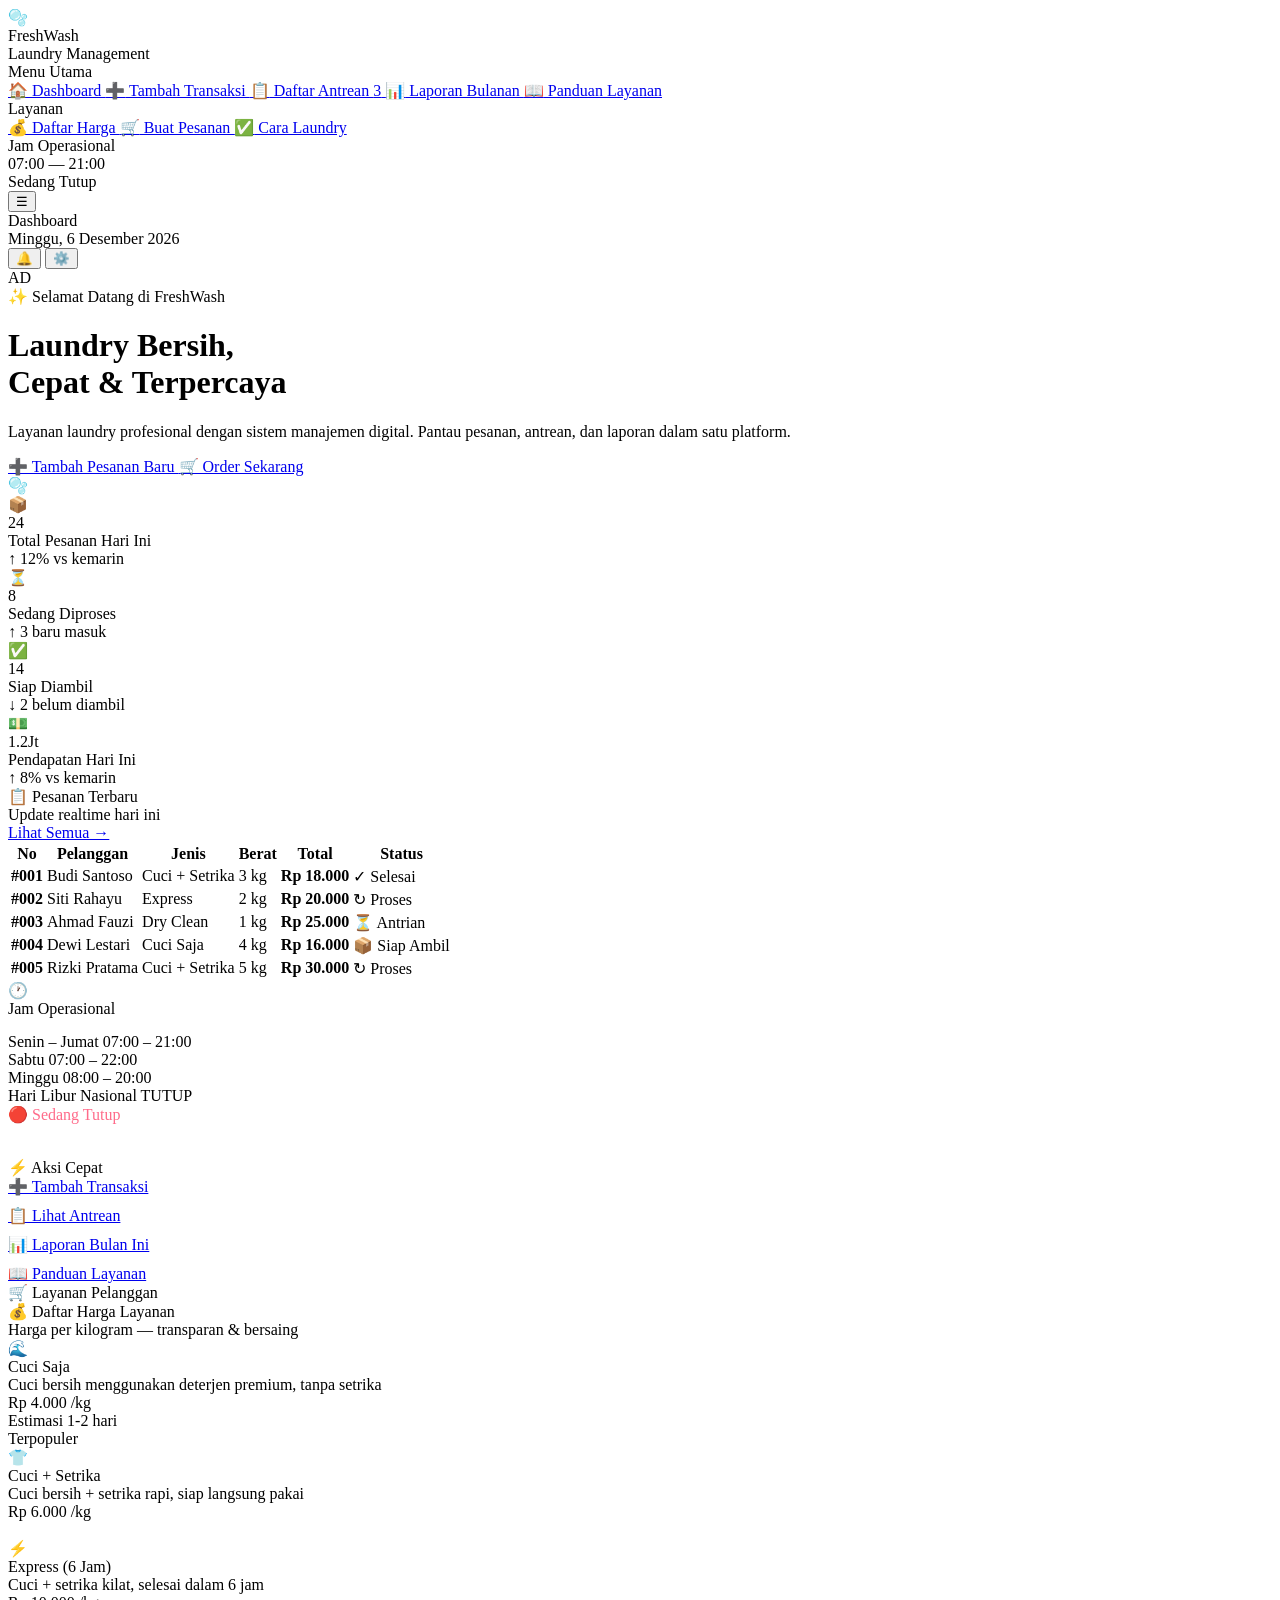
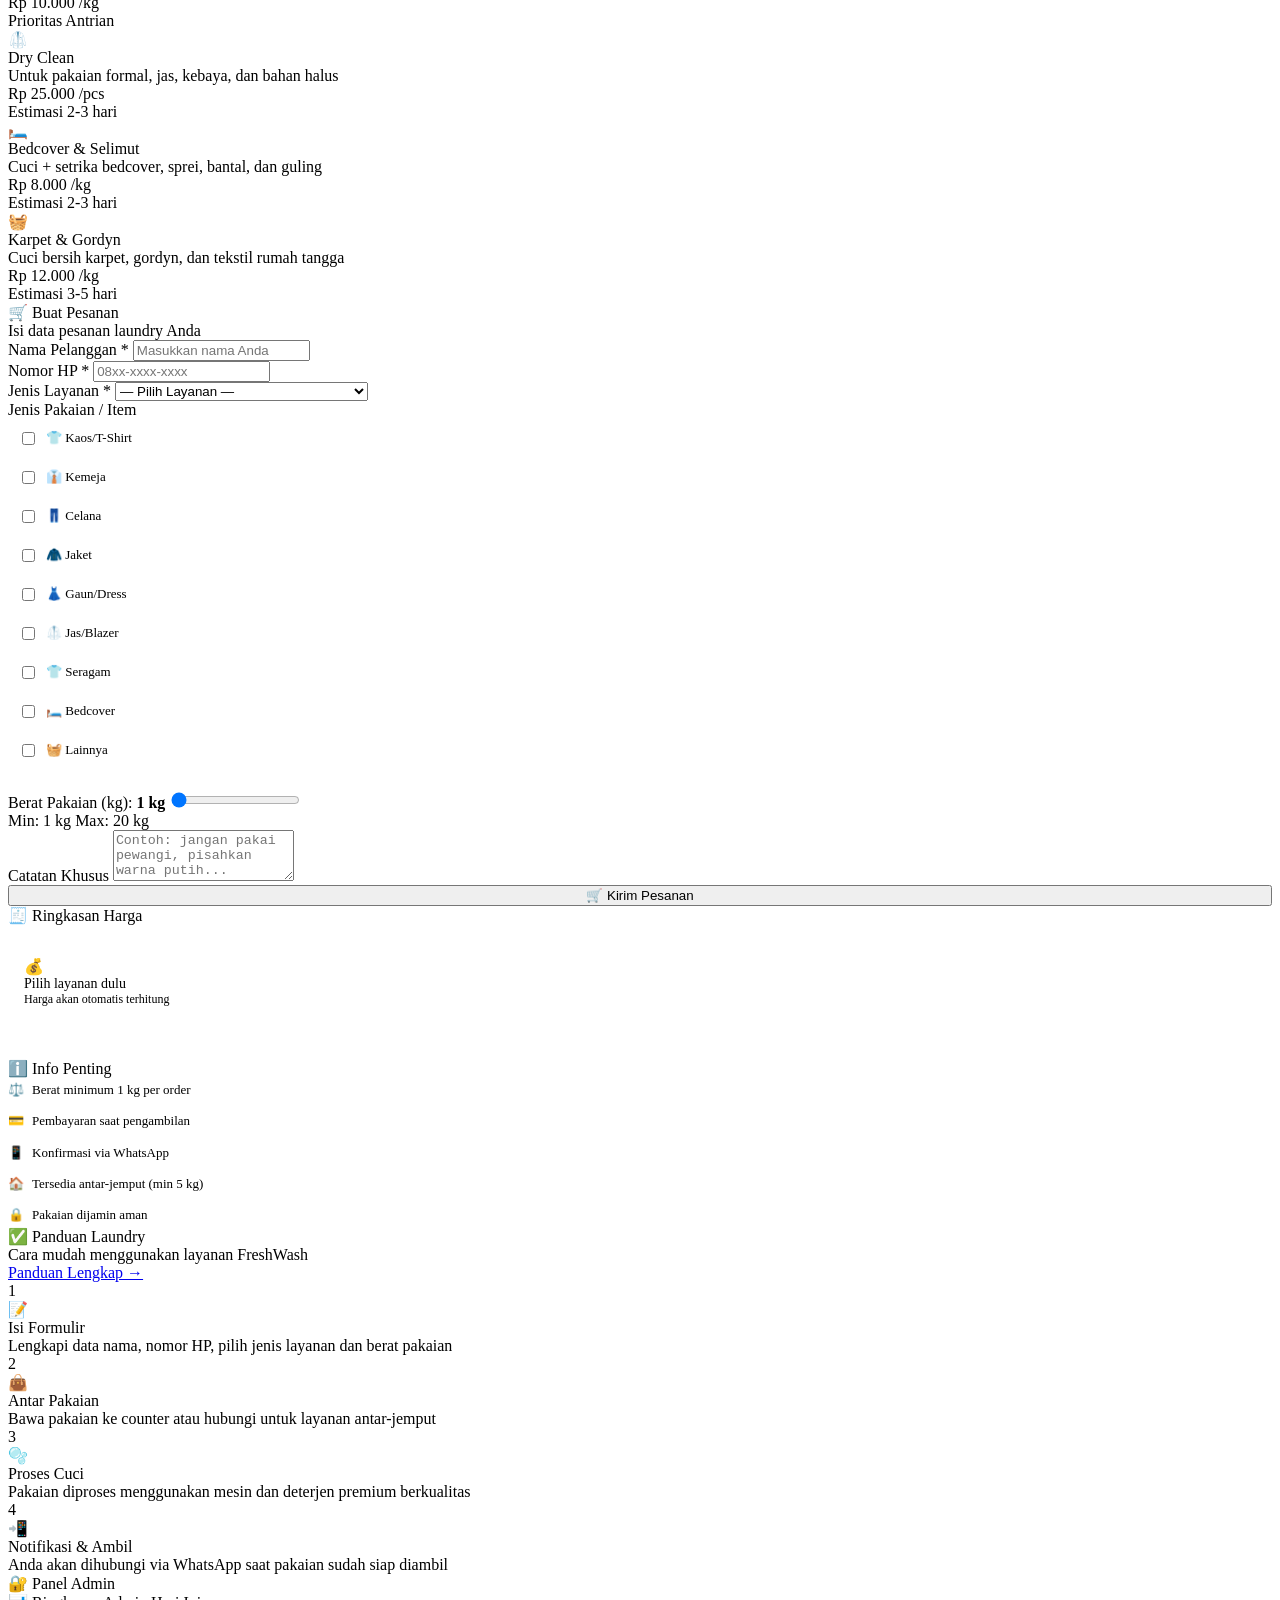
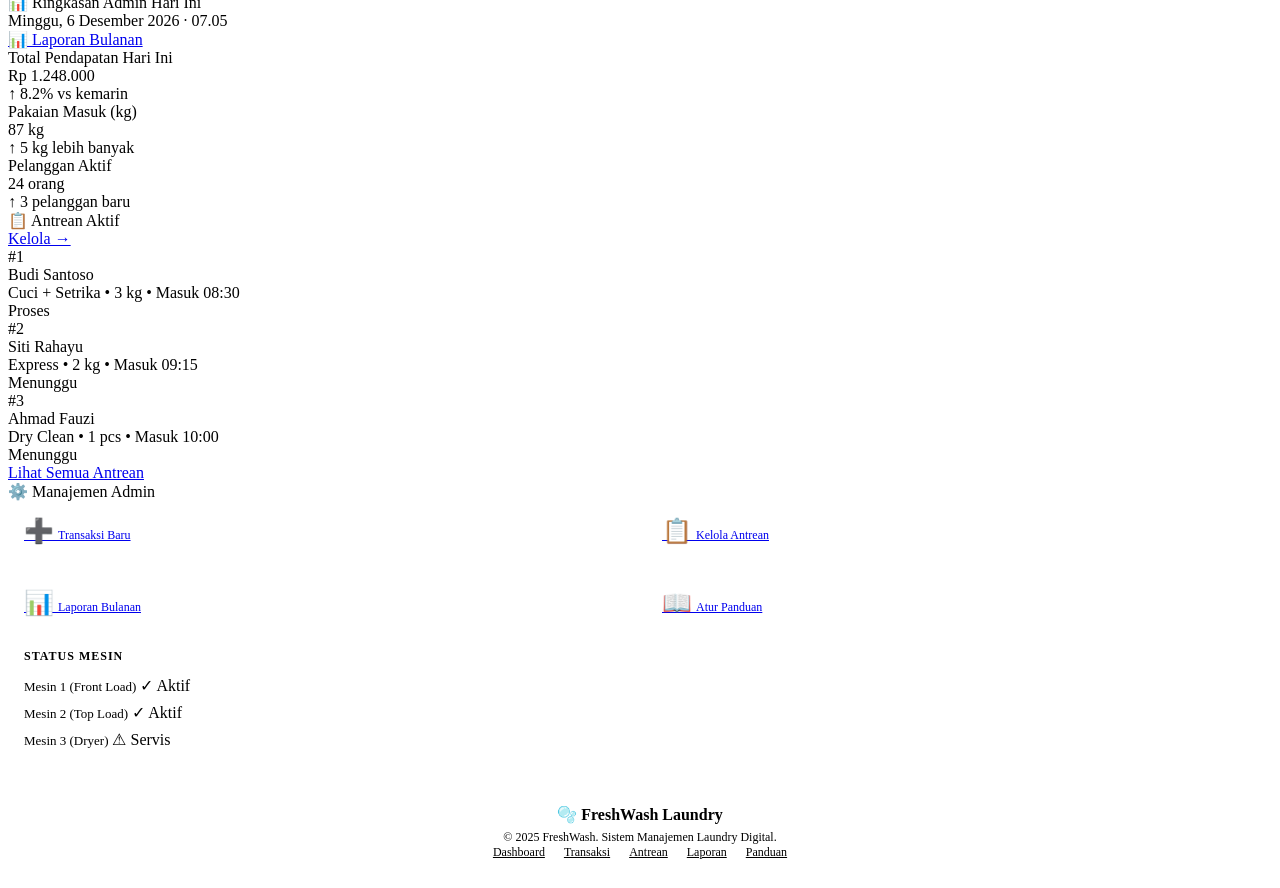
==== index.html @ c2741040 "saya menambahkan index.html baru" ====
<!DOCTYPE html>
<html lang="id">
<head>
  <meta charset="UTF-8" />
  <meta name="viewport" content="width=device-width, initial-scale=1.0"/>
  <title>FreshWash — Sistem Manajemen Laundry</title>
  <link rel="stylesheet" href="css/panduan.css"/>
</head>
<body>

<div class="layout">

  <!-- ══════════════════════════════════════
    SIDEBAR NAVIGATION
  ══════════════════════════════════════ -->
  <aside class="sidebar" id="sidebar">
    <div class="sidebar-brand">
      <div class="brand-icon">🫧</div>
      <div class="brand-name">FreshWash</div>
      <div class="brand-sub">Laundry Management</div>
    </div>

    <nav class="nav-section">
      <div class="nav-label">Menu Utama</div>
      <a href="index.html" class="nav-item active">
        <span class="nav-icon">🏠</span>
        Dashboard
      </a>
      <a href="tambah_transaksi.html" class="nav-item">
        <span class="nav-icon">➕</span>
        Tambah Transaksi
      </a>
      <a href="daftar_antrean.html" class="nav-item">
        <span class="nav-icon">📋</span>
        Daftar Antrean
        <span class="nav-badge" id="nav-queue-count">3</span>
      </a>
      <a href="laporan_bulanan.html" class="nav-item">
        <span class="nav-icon">📊</span>
        Laporan Bulanan
      </a>
      <a href="panduan_layanan.html" class="nav-item">
        <span class="nav-icon">📖</span>
        Panduan Layanan
      </a>
    </nav>

    <nav class="nav-section">
      <div class="nav-label">Layanan</div>
      <a href="#harga" class="nav-item" onclick="scrollToSection('harga')">
        <span class="nav-icon">💰</span>
        Daftar Harga
      </a>
      <a href="#order-form" class="nav-item" onclick="scrollToSection('order-form')">
        <span class="nav-icon">🛒</span>
        Buat Pesanan
      </a>
      <a href="#panduan" class="nav-item" onclick="scrollToSection('panduan')">
        <span class="nav-icon">✅</span>
        Cara Laundry
      </a>
    </nav>

    <div class="sidebar-footer">
      <div class="sidebar-hours">
        <div class="hours-label">Jam Operasional</div>
        <div class="hours-time">07:00 — 21:00</div>
        <div class="hours-status">
          <span class="status-dot" id="sidebar-status-dot"></span>
          <span id="sidebar-status-text">Memuat...</span>
        </div>
      </div>
    </div>
  </aside>

  <!-- ══════════════════════════════════════
       MAIN CONTENT
  ══════════════════════════════════════ -->
  <main class="main-content">

    <!-- TOP BAR -->
    <header class="topbar">
      <div class="topbar-left">
        <button class="topbar-btn" onclick="toggleSidebar()" title="Toggle Menu">☰</button>
        <div>
          <div class="topbar-title">Dashboard</div>
        </div>
        <span class="topbar-date" id="topbar-date">—</span>
      </div>
      <div class="topbar-right">
        <button class="topbar-btn" onclick="showNotification()" title="Notifikasi">
          🔔
          <span class="notif-badge"></span>
        </button>
        <button class="topbar-btn" title="Pengaturan">⚙️</button>
        <div class="avatar" title="Admin">AD</div>
      </div>
    </header>

    <!-- PAGE CONTENT -->
    <div class="page-content">

      <!-- HERO BANNER -->
      <div class="hero-banner fade-in">
        <div class="hero-text">
          <div class="hero-eyebrow">
            <span>✨</span> Selamat Datang di FreshWash
          </div>
          <h1 class="hero-title">
            Laundry Bersih,<br>
            <span>Cepat & Terpercaya</span>
          </h1>
          <p class="hero-desc">
            Layanan laundry profesional dengan sistem manajemen digital. 
            Pantau pesanan, antrean, dan laporan dalam satu platform.
          </p>
          <div class="hero-actions">
            <a href="tambah_transaksi.html" class="btn btn-primary btn-lg">
              ➕ Tambah Pesanan Baru
            </a>
            <a href="#order-form" class="btn btn-outline" onclick="scrollToSection('order-form')">
              🛒 Order Sekarang
            </a>
          </div>
        </div>
        <div class="hero-visual">🫧</div>
      </div>

      <!-- STATS GRID -->
      <div class="stats-grid">
        <div class="stat-card fade-in stagger-1">
          <div class="stat-icon blue">📦</div>
          <div class="stat-value" id="stat-total">24</div>
          <div class="stat-label">Total Pesanan Hari Ini</div>
          <div class="stat-trend up">↑ 12% vs kemarin</div>
        </div>
        <div class="stat-card fade-in stagger-2">
          <div class="stat-icon teal">⏳</div>
          <div class="stat-value" id="stat-proses">8</div>
          <div class="stat-label">Sedang Diproses</div>
          <div class="stat-trend up">↑ 3 baru masuk</div>
        </div>
        <div class="stat-card fade-in stagger-3">
          <div class="stat-icon orange">✅</div>
          <div class="stat-value" id="stat-selesai">14</div>
          <div class="stat-label">Siap Diambil</div>
          <div class="stat-trend down">↓ 2 belum diambil</div>
        </div>
        <div class="stat-card fade-in stagger-4">
          <div class="stat-icon green">💵</div>
          <div class="stat-value" id="stat-revenue">1.2Jt</div>
          <div class="stat-label">Pendapatan Hari Ini</div>
          <div class="stat-trend up">↑ 8% vs kemarin</div>
        </div>
      </div>

      <!-- MAIN GRID: ORDERS + HOURS -->
      <div class="grid-main mb-24">

        <!-- RECENT ORDERS TABLE -->
        <div class="card fade-in">
          <div class="card-header">
            <div>
              <div class="card-title">📋 Pesanan Terbaru</div>
              <div class="text-muted mt-8">Update realtime hari ini</div>
            </div>
            <a href="daftar_antrean.html" class="btn btn-ghost btn-sm">Lihat Semua →</a>
          </div>
          <div class="table-wrapper">
            <table>
              <thead>
                <tr>
                  <th>No</th>
                  <th>Pelanggan</th>
                  <th>Jenis</th>
                  <th>Berat</th>
                  <th>Total</th>
                  <th>Status</th>
                </tr>
              </thead>
              <tbody id="orders-table">
                <tr>
                  <td><strong>#001</strong></td>
                  <td class="td-name">Budi Santoso</td>
                  <td>Cuci + Setrika</td>
                  <td>3 kg</td>
                  <td><strong>Rp 18.000</strong></td>
                  <td><span class="badge badge-teal">✓ Selesai</span></td>
                </tr>
                <tr>
                  <td><strong>#002</strong></td>
                  <td class="td-name">Siti Rahayu</td>
                  <td>Express</td>
                  <td>2 kg</td>
                  <td><strong>Rp 20.000</strong></td>
                  <td><span class="badge badge-blue">↻ Proses</span></td>
                </tr>
                <tr>
                  <td><strong>#003</strong></td>
                  <td class="td-name">Ahmad Fauzi</td>
                  <td>Dry Clean</td>
                  <td>1 kg</td>
                  <td><strong>Rp 25.000</strong></td>
                  <td><span class="badge badge-orange">⏳ Antrian</span></td>
                </tr>
                <tr>
                  <td><strong>#004</strong></td>
                  <td class="td-name">Dewi Lestari</td>
                  <td>Cuci Saja</td>
                  <td>4 kg</td>
                  <td><strong>Rp 16.000</strong></td>
                  <td><span class="badge badge-green">📦 Siap Ambil</span></td>
                </tr>
                <tr>
                  <td><strong>#005</strong></td>
                  <td class="td-name">Rizki Pratama</td>
                  <td>Cuci + Setrika</td>
                  <td>5 kg</td>
                  <td><strong>Rp 30.000</strong></td>
                  <td><span class="badge badge-blue">↻ Proses</span></td>
                </tr>
              </tbody>
            </table>
          </div>
        </div>

        <!-- JAM BUKA & INFO -->
        <div style="display:flex; flex-direction:column; gap:20px;">
          <!-- HOURS CARD -->
          <div class="hours-card">
            <div class="hours-header">
              <div class="hours-icon">🕐</div>
              <div>
                <div class="hours-title">Jam Operasional</div>
                <div style="font-size:12px; color:rgba(255,255,255,0.55);">FreshWash Laundry</div>
              </div>
            </div>
            <div class="hours-row">
              <span class="hours-day">Senin – Jumat</span>
              <span class="hours-time-val open">07:00 – 21:00</span>
            </div>
            <div class="hours-row">
              <span class="hours-day">Sabtu</span>
              <span class="hours-time-val open">07:00 – 22:00</span>
            </div>
            <div class="hours-row">
              <span class="hours-day">Minggu</span>
              <span class="hours-time-val open">08:00 – 20:00</span>
            </div>
            <div class="hours-row">
              <span class="hours-day">Hari Libur Nasional</span>
              <span class="hours-time-val closed">TUTUP</span>
            </div>
            <div class="current-status">
              <span class="status-indicator" id="main-status-dot"></span>
              <div>
                <div class="status-text" id="main-status-text">Memeriksa jam buka...</div>
                <div style="font-size:11px; color:rgba(255,255,255,0.5); margin-top:2px;" id="main-status-sub">—</div>
              </div>
            </div>
          </div>

          <!-- QUICK ACTIONS -->
          <div class="card">
            <div class="card-header">
              <div class="card-title">⚡ Aksi Cepat</div>
            </div>
            <div class="card-body" style="display:flex; flex-direction:column; gap:10px;">
              <a href="tambah_transaksi.html" class="btn btn-primary" style="width:100%; justify-content:center;">
                ➕ Tambah Transaksi
              </a>
              <a href="daftar_antrean.html" class="btn btn-ghost" style="width:100%; justify-content:center;">
                📋 Lihat Antrean
              </a>
              <a href="laporan_bulanan.html" class="btn btn-ghost" style="width:100%; justify-content:center;">
                📊 Laporan Bulan Ini
              </a>
              <a href="panduan_layanan.html" class="btn btn-ghost" style="width:100%; justify-content:center;">
                📖 Panduan Layanan
              </a>
            </div>
          </div>
        </div>
      </div>

      <!-- ══════════════════════════════════════
           CUSTOMER SECTION — ORDER FORM
      ══════════════════════════════════════ -->
      <div class="panel-separator">
        <div class="panel-separator-line"></div>
        <div class="panel-separator-badge">
          🛒 Layanan Pelanggan
        </div>
        <div class="panel-separator-line"></div>
      </div>

      <!-- DAFTAR HARGA -->
      <div id="harga" style="scroll-margin-top: 80px;">
        <div class="section-header">
          <div>
            <div class="section-title">💰 Daftar Harga Layanan</div>
            <div class="section-subtitle">Harga per kilogram — transparan & bersaing</div>
          </div>
        </div>

        <div class="grid-3 mb-24">
          <div class="price-card" onclick="selectService('cuci-saja')">
            <div class="price-card-icon">🌊</div>
            <div class="price-card-name">Cuci Saja</div>
            <div class="price-card-desc">Cuci bersih menggunakan deterjen premium, tanpa setrika</div>
            <div class="price-card-price">Rp 4.000 <span class="price-card-unit">/kg</span></div>
            <div class="mt-8"><span class="badge badge-gray">Estimasi 1-2 hari</span></div>
          </div>

          <div class="price-card featured" onclick="selectService('cuci-setrika')">
            <div class="price-popular">Terpopuler</div>
            <div class="price-card-icon">👕</div>
            <div class="price-card-name">Cuci + Setrika</div>
            <div class="price-card-desc">Cuci bersih + setrika rapi, siap langsung pakai</div>
            <div class="price-card-price">Rp 6.000 <span class="price-card-unit">/kg</span></div>
            <div class="mt-8"><span class="badge" style="background:rgba(255,255,255,0.2);color:#fff;">Estimasi 1-2 hari</span></div>
          </div>

          <div class="price-card" onclick="selectService('express')">
            <div class="price-card-icon">⚡</div>
            <div class="price-card-name">Express (6 Jam)</div>
            <div class="price-card-desc">Cuci + setrika kilat, selesai dalam 6 jam</div>
            <div class="price-card-price">Rp 10.000 <span class="price-card-unit">/kg</span></div>
            <div class="mt-8"><span class="badge badge-orange">Prioritas Antrian</span></div>
          </div>

          <div class="price-card" onclick="selectService('dry-clean')">
            <div class="price-card-icon">🥼</div>
            <div class="price-card-name">Dry Clean</div>
            <div class="price-card-desc">Untuk pakaian formal, jas, kebaya, dan bahan halus</div>
            <div class="price-card-price">Rp 25.000 <span class="price-card-unit">/pcs</span></div>
            <div class="mt-8"><span class="badge badge-blue">Estimasi 2-3 hari</span></div>
          </div>

          <div class="price-card" onclick="selectService('bedcover')">
            <div class="price-card-icon">🛏️</div>
            <div class="price-card-name">Bedcover & Selimut</div>
            <div class="price-card-desc">Cuci + setrika bedcover, sprei, bantal, dan guling</div>
            <div class="price-card-price">Rp 8.000 <span class="price-card-unit">/kg</span></div>
            <div class="mt-8"><span class="badge badge-gray">Estimasi 2-3 hari</span></div>
          </div>

          <div class="price-card" onclick="selectService('karpet')">
            <div class="price-card-icon">🧺</div>
            <div class="price-card-name">Karpet & Gordyn</div>
            <div class="price-card-desc">Cuci bersih karpet, gordyn, dan tekstil rumah tangga</div>
            <div class="price-card-price">Rp 12.000 <span class="price-card-unit">/kg</span></div>
            <div class="mt-8"><span class="badge badge-gray">Estimasi 3-5 hari</span></div>
          </div>
        </div>
      </div>

      <!-- ORDER FORM FOR CUSTOMERS -->
      <div id="order-form" style="scroll-margin-top: 80px;">
        <div class="section-header">
          <div>
            <div class="section-title">🛒 Buat Pesanan</div>
            <div class="section-subtitle">Isi data pesanan laundry Anda</div>
          </div>
        </div>

        <div class="grid-main">
          <div class="customer-panel">
            <div class="form-row">
              <div class="form-group">
                <label class="form-label">Nama Pelanggan <span>*</span></label>
                <input type="text" class="form-control" id="cust-name" placeholder="Masukkan nama Anda"/>
              </div>
              <div class="form-group">
                <label class="form-label">Nomor HP <span>*</span></label>
                <input type="tel" class="form-control" id="cust-phone" placeholder="08xx-xxxx-xxxx"/>
              </div>
            </div>

            <div class="form-group">
              <label class="form-label">Jenis Layanan <span>*</span></label>
              <select class="form-control" id="service-type" onchange="calculatePrice()">
                <option value="">— Pilih Layanan —</option>
                <option value="cuci-saja">🌊 Cuci Saja — Rp 4.000/kg</option>
                <option value="cuci-setrika">👕 Cuci + Setrika — Rp 6.000/kg</option>
                <option value="express">⚡ Express 6 Jam — Rp 10.000/kg</option>
                <option value="dry-clean">🥼 Dry Clean — Rp 25.000/pcs</option>
                <option value="bedcover">🛏️ Bedcover & Selimut — Rp 8.000/kg</option>
                <option value="karpet">🧺 Karpet & Gordyn — Rp 12.000/kg</option>
              </select>
            </div>

            <div class="form-group">
              <label class="form-label">Jenis Pakaian / Item</label>
              <div class="grid-3" style="gap:10px; margin-bottom:12px;" id="clothing-types">
                <label style="display:flex;align-items:center;gap:8px;padding:10px;border:1.5px solid var(--border);border-radius:var(--radius-md);cursor:pointer;font-size:13px;transition:all 0.2s;" onmouseenter="this.style.borderColor='var(--primary)'" onmouseleave="this.style.borderColor='var(--border)'">
                  <input type="checkbox" value="kaos" onchange="updateClothingList()"> 👕 Kaos/T-Shirt
                </label>
                <label style="display:flex;align-items:center;gap:8px;padding:10px;border:1.5px solid var(--border);border-radius:var(--radius-md);cursor:pointer;font-size:13px;transition:all 0.2s;" onmouseenter="this.style.borderColor='var(--primary)'" onmouseleave="this.style.borderColor='var(--border)'">
                  <input type="checkbox" value="kemeja" onchange="updateClothingList()"> 👔 Kemeja
                </label>
                <label style="display:flex;align-items:center;gap:8px;padding:10px;border:1.5px solid var(--border);border-radius:var(--radius-md);cursor:pointer;font-size:13px;transition:all 0.2s;" onmouseenter="this.style.borderColor='var(--primary)'" onmouseleave="this.style.borderColor='var(--border)'">
                  <input type="checkbox" value="celana" onchange="updateClothingList()"> 👖 Celana
                </label>
                <label style="display:flex;align-items:center;gap:8px;padding:10px;border:1.5px solid var(--border);border-radius:var(--radius-md);cursor:pointer;font-size:13px;transition:all 0.2s;" onmouseenter="this.style.borderColor='var(--primary)'" onmouseleave="this.style.borderColor='var(--border)'">
                  <input type="checkbox" value="jaket" onchange="updateClothingList()"> 🧥 Jaket
                </label>
                <label style="display:flex;align-items:center;gap:8px;padding:10px;border:1.5px solid var(--border);border-radius:var(--radius-md);cursor:pointer;font-size:13px;transition:all 0.2s;" onmouseenter="this.style.borderColor='var(--primary)'" onmouseleave="this.style.borderColor='var(--border)'">
                  <input type="checkbox" value="gaun" onchange="updateClothingList()"> 👗 Gaun/Dress
                </label>
                <label style="display:flex;align-items:center;gap:8px;padding:10px;border:1.5px solid var(--border);border-radius:var(--radius-md);cursor:pointer;font-size:13px;transition:all 0.2s;" onmouseenter="this.style.borderColor='var(--primary)'" onmouseleave="this.style.borderColor='var(--border)'">
                  <input type="checkbox" value="jas" onchange="updateClothingList()"> 🥼 Jas/Blazer
                </label>
                <label style="display:flex;align-items:center;gap:8px;padding:10px;border:1.5px solid var(--border);border-radius:var(--radius-md);cursor:pointer;font-size:13px;transition:all 0.2s;" onmouseenter="this.style.borderColor='var(--primary)'" onmouseleave="this.style.borderColor='var(--border)'">
                  <input type="checkbox" value="seragam" onchange="updateClothingList()"> 👕 Seragam
                </label>
                <label style="display:flex;align-items:center;gap:8px;padding:10px;border:1.5px solid var(--border);border-radius:var(--radius-md);cursor:pointer;font-size:13px;transition:all 0.2s;" onmouseenter="this.style.borderColor='var(--primary)'" onmouseleave="this.style.borderColor='var(--border)'">
                  <input type="checkbox" value="bedcover" onchange="updateClothingList()"> 🛏️ Bedcover
                </label>
                <label style="display:flex;align-items:center;gap:8px;padding:10px;border:1.5px solid var(--border);border-radius:var(--radius-md);cursor:pointer;font-size:13px;transition:all 0.2s;" onmouseenter="this.style.borderColor='var(--primary)'" onmouseleave="this.style.borderColor='var(--border)'">
                  <input type="checkbox" value="lainnya" onchange="updateClothingList()"> 🧺 Lainnya
                </label>
              </div>
            </div>

            <div class="form-group">
              <label class="form-label">Berat Pakaian (kg): <strong id="weight-display">1 kg</strong></label>
              <input type="range" id="weight-slider" min="1" max="20" value="1" oninput="updateWeight(this.value)" style="margin-top:10px;"/>
              <div class="flex-between mt-8 text-muted">
                <span>Min: 1 kg</span>
                <span>Max: 20 kg</span>
              </div>
            </div>

            <div class="form-group">
              <label class="form-label">Catatan Khusus</label>
              <textarea class="form-control" id="cust-note" rows="3" placeholder="Contoh: jangan pakai pewangi, pisahkan warna putih..."></textarea>
            </div>

            <button class="btn btn-primary btn-lg" style="width:100%;justify-content:center;" onclick="submitOrder()">
              🛒 Kirim Pesanan
            </button>
          </div>

          <!-- PRICE SUMMARY -->
          <div style="display:flex; flex-direction:column; gap:20px;">
            <div class="card">
              <div class="card-header">
                <div class="card-title">🧾 Ringkasan Harga</div>
              </div>
              <div class="card-body">
                <div id="price-summary">
                  <div class="empty-state" style="padding:32px 16px;">
                    <div class="empty-icon">💰</div>
                    <div class="empty-title" style="font-size:14px;">Pilih layanan dulu</div>
                    <div class="empty-desc" style="font-size:12px;">Harga akan otomatis terhitung</div>
                  </div>
                </div>
                <div class="calc-result" id="calc-result" style="display:none;">
                  <div class="calc-label">Total Estimasi Biaya</div>
                  <div class="calc-price" id="calc-price">Rp 0</div>
                  <div class="text-muted mt-8" id="calc-detail" style="font-size:12px;"></div>
                </div>
              </div>
            </div>

            <div class="card">
              <div class="card-header">
                <div class="card-title">ℹ️ Info Penting</div>
              </div>
              <div class="card-body" style="font-size:13px; color:var(--text-secondary); line-height:1.8;">
                <div style="display:flex;gap:8px;margin-bottom:8px;">
                  <span>⚖️</span> Berat minimum 1 kg per order
                </div>
                <div style="display:flex;gap:8px;margin-bottom:8px;">
                  <span>💳</span> Pembayaran saat pengambilan
                </div>
                <div style="display:flex;gap:8px;margin-bottom:8px;">
                  <span>📱</span> Konfirmasi via WhatsApp
                </div>
                <div style="display:flex;gap:8px;margin-bottom:8px;">
                  <span>🏠</span> Tersedia antar-jemput (min 5 kg)
                </div>
                <div style="display:flex;gap:8px;">
                  <span>🔒</span> Pakaian dijamin aman
                </div>
              </div>
            </div>
          </div>
        </div>
      </div>

      <!-- PANDUAN LAYANAN -->
      <div id="panduan" class="mt-24" style="scroll-margin-top: 80px;">
        <div class="section-header">
          <div>
            <div class="section-title">✅ Panduan Laundry</div>
            <div class="section-subtitle">Cara mudah menggunakan layanan FreshWash</div>
          </div>
          <a href="panduan_layanan.html" class="btn btn-ghost btn-sm">Panduan Lengkap →</a>
        </div>

        <div class="guide-steps">
          <div class="guide-step fade-in stagger-1">
            <div class="step-number">1</div>
            <div class="step-icon">📝</div>
            <div class="step-title">Isi Formulir</div>
            <div class="step-desc">Lengkapi data nama, nomor HP, pilih jenis layanan dan berat pakaian</div>
          </div>
          <div class="guide-step fade-in stagger-2">
            <div class="step-number">2</div>
            <div class="step-icon">👜</div>
            <div class="step-title">Antar Pakaian</div>
            <div class="step-desc">Bawa pakaian ke counter atau hubungi untuk layanan antar-jemput</div>
          </div>
          <div class="guide-step fade-in stagger-3">
            <div class="step-number">3</div>
            <div class="step-icon">🫧</div>
            <div class="step-title">Proses Cuci</div>
            <div class="step-desc">Pakaian diproses menggunakan mesin dan deterjen premium berkualitas</div>
          </div>
          <div class="guide-step fade-in stagger-4">
            <div class="step-number">4</div>
            <div class="step-icon">📲</div>
            <div class="step-title">Notifikasi & Ambil</div>
            <div class="step-desc">Anda akan dihubungi via WhatsApp saat pakaian sudah siap diambil</div>
          </div>
        </div>
      </div>

      <!-- ══════════════════════════════════════
           ADMIN PANEL SECTION
      ══════════════════════════════════════ -->
      <div class="panel-separator">
        <div class="panel-separator-line"></div>
        <div class="panel-separator-badge">
          🔐 Panel Admin
        </div>
        <div class="panel-separator-line"></div>
      </div>

      <!-- ADMIN METRICS -->
      <div class="section-header">
        <div>
          <div class="section-title">📊 Ringkasan Admin Hari Ini</div>
          <div class="section-subtitle" id="admin-date-sub">—</div>
        </div>
        <a href="laporan_bulanan.html" class="btn btn-primary btn-sm">📊 Laporan Bulanan</a>
      </div>

      <div class="admin-metrics">
        <div class="metric-card">
          <div class="metric-title">Total Pendapatan Hari Ini</div>
          <div class="metric-value">Rp 1.248.000</div>
          <div class="stat-trend up mt-8">↑ 8.2% vs kemarin</div>
        </div>
        <div class="metric-card">
          <div class="metric-title">Pakaian Masuk (kg)</div>
          <div class="metric-value">87 kg</div>
          <div class="stat-trend up mt-8">↑ 5 kg lebih banyak</div>
        </div>
        <div class="metric-card">
          <div class="metric-title">Pelanggan Aktif</div>
          <div class="metric-value">24 orang</div>
          <div class="stat-trend up mt-8">↑ 3 pelanggan baru</div>
        </div>
      </div>

      <!-- ADMIN QUEUE MANAGEMENT -->
      <div class="grid-2">
        <div class="card">
          <div class="card-header">
            <div class="card-title">📋 Antrean Aktif</div>
            <a href="daftar_antrean.html" class="btn btn-primary btn-sm">Kelola →</a>
          </div>
          <div class="card-body">
            <div class="queue-item">
              <div class="queue-number">#1</div>
              <div class="queue-info">
                <div class="queue-name">Budi Santoso</div>
                <div class="queue-detail">Cuci + Setrika • 3 kg • Masuk 08:30</div>
              </div>
              <span class="badge badge-blue">Proses</span>
            </div>
            <div class="queue-item">
              <div class="queue-number" style="background:var(--accent); color:var(--text-primary);">#2</div>
              <div class="queue-info">
                <div class="queue-name">Siti Rahayu</div>
                <div class="queue-detail">Express • 2 kg • Masuk 09:15</div>
              </div>
              <span class="badge badge-orange">Menunggu</span>
            </div>
            <div class="queue-item">
              <div class="queue-number" style="background:var(--warning);">#3</div>
              <div class="queue-info">
                <div class="queue-name">Ahmad Fauzi</div>
                <div class="queue-detail">Dry Clean • 1 pcs • Masuk 10:00</div>
              </div>
              <span class="badge badge-orange">Menunggu</span>
            </div>
            <a href="daftar_antrean.html" class="btn btn-ghost btn-sm" style="width:100%;justify-content:center;margin-top:12px;">
              Lihat Semua Antrean
            </a>
          </div>
        </div>

        <!-- ADMIN ACTIONS -->
        <div class="card">
          <div class="card-header">
            <div class="card-title">⚙️ Manajemen Admin</div>
          </div>
          <div class="card-body">
            <div style="display:grid; grid-template-columns:1fr 1fr; gap:12px;">
              <a href="tambah_transaksi.html" class="btn btn-primary" style="width:100%;justify-content:center;flex-direction:column;gap:6px;padding:16px;height:auto;border-radius:var(--radius-md);">
                <span style="font-size:24px;">➕</span>
                <span style="font-size:12px;">Transaksi Baru</span>
              </a>
              <a href="daftar_antrean.html" class="btn btn-ghost" style="width:100%;justify-content:center;flex-direction:column;gap:6px;padding:16px;height:auto;border-radius:var(--radius-md);">
                <span style="font-size:24px;">📋</span>
                <span style="font-size:12px;">Kelola Antrean</span>
              </a>
              <a href="laporan_bulanan.html" class="btn btn-ghost" style="width:100%;justify-content:center;flex-direction:column;gap:6px;padding:16px;height:auto;border-radius:var(--radius-md);">
                <span style="font-size:24px;">📊</span>
                <span style="font-size:12px;">Laporan Bulanan</span>
              </a>
              <a href="panduan_layanan.html" class="btn btn-ghost" style="width:100%;justify-content:center;flex-direction:column;gap:6px;padding:16px;height:auto;border-radius:var(--radius-md);">
                <span style="font-size:24px;">📖</span>
                <span style="font-size:12px;">Atur Panduan</span>
              </a>
            </div>

            <div class="divider"></div>

            <div style="background:var(--surface-2); border-radius:var(--radius-md); padding:16px;">
              <div style="font-size:12px; font-weight:600; text-transform:uppercase; letter-spacing:1px; color:var(--text-muted); margin-bottom:12px;">Status Mesin</div>
              <div style="display:flex; flex-direction:column; gap:8px;">
                <div class="flex-between">
                  <span style="font-size:13px; font-weight:500;">Mesin 1 (Front Load)</span>
                  <span class="badge badge-teal">✓ Aktif</span>
                </div>
                <div class="flex-between">
                  <span style="font-size:13px; font-weight:500;">Mesin 2 (Top Load)</span>
                  <span class="badge badge-teal">✓ Aktif</span>
                </div>
                <div class="flex-between">
                  <span style="font-size:13px; font-weight:500;">Mesin 3 (Dryer)</span>
                  <span class="badge badge-orange">⚠ Servis</span>
                </div>
              </div>
            </div>
          </div>
        </div>
      </div>

      <!-- FOOTER -->
      <div style="text-align:center; padding:40px 0 20px; color:var(--text-muted); font-size:12px;">
        <div style="font-family:var(--font-display); font-size:16px; font-weight:700; color:var(--text-primary); margin-bottom:6px;">🫧 FreshWash Laundry</div>
        <div>© 2025 FreshWash. Sistem Manajemen Laundry Digital.</div>
        <div class="mt-8">
          <a href="index.html" style="color:var(--primary); margin:0 8px;">Dashboard</a>
          <a href="tambah_transaksi.html" style="color:var(--primary); margin:0 8px;">Transaksi</a>
          <a href="daftar_antrean.html" style="color:var(--primary); margin:0 8px;">Antrean</a>
          <a href="laporan_bulanan.html" style="color:var(--primary); margin:0 8px;">Laporan</a>
          <a href="panduan_layanan.html" style="color:var(--primary); margin:0 8px;">Panduan</a>
        </div>
      </div>

    </div><!-- end .page-content -->
  </main>
</div><!-- end .layout -->

<!-- MODAL ORDER CONFIRMATION -->
<div class="modal-overlay" id="order-modal" style="display:none;" onclick="if(event.target===this)closeModal()">
  <div class="modal">
    <div class="modal-header">
      <div class="modal-title">✅ Pesanan Berhasil!</div>
      <button class="modal-close" onclick="closeModal()">✕</button>
    </div>
    <div style="text-align:center; padding:16px 0 24px;">
      <div style="font-size:64px; margin-bottom:16px;">🎉</div>
      <div style="font-size:15px; color:var(--text-secondary); margin-bottom:20px;" id="modal-message">
        Pesanan Anda berhasil dikirim!
      </div>
      <div id="modal-order-detail" style="background:var(--surface-2); border-radius:var(--radius-md); padding:16px; text-align:left; font-size:13px; line-height:2; margin-bottom:20px;"></div>
      <button class="btn btn-primary" style="width:100%; justify-content:center;" onclick="closeModal()">
        Tutup
      </button>
    </div>
  </div>
</div>

<!-- TOAST CONTAINER -->
<div id="toast-container"></div>

<script>
  // ─── DATE & TIME ─────────────────────────────
  function updateDateTime() {
    const now = new Date();
    const options = { weekday: 'long', year: 'numeric', month: 'long', day: 'numeric' };
    const dateStr = now.toLocaleDateString('id-ID', options);
    const timeStr = now.toLocaleTimeString('id-ID', { hour: '2-digit', minute: '2-digit' });

    document.getElementById('topbar-date').textContent = dateStr;
    document.getElementById('admin-date-sub').textContent = dateStr + ' · ' + timeStr;

    checkOperationalHours(now);
  }

  function checkOperationalHours(now) {
    const day = now.getDay(); // 0=Sun,1=Mon,...,6=Sat
    const hour = now.getHours();
    const minute = now.getMinutes();
    const totalMin = hour * 60 + minute;

    let openMin, closeMin;
    if (day === 6) { openMin = 7*60; closeMin = 22*60; }       // Sabtu
    else if (day === 0) { openMin = 8*60; closeMin = 20*60; }  // Minggu
    else { openMin = 7*60; closeMin = 21*60; }                  // Sen-Jum

    const isOpen = totalMin >= openMin && totalMin < closeMin;

    const dotEl1 = document.getElementById('sidebar-status-dot');
    const textEl1 = document.getElementById('sidebar-status-text');
    const dotEl2 = document.getElementById('main-status-dot');
    const textEl2 = document.getElementById('main-status-text');
    const subEl = document.getElementById('main-status-sub');

    if (isOpen) {
      if (dotEl1) dotEl1.style.background = '#00C851';
      if (textEl1) textEl1.textContent = 'Sedang Buka';
      if (dotEl2) dotEl2.style.background = '#00C851';
      if (textEl2) textEl2.textContent = '🟢 Sedang Buka Sekarang';
      const closeH = Math.floor(closeMin/60);
      const closeM = closeMin % 60;
      if (subEl) subEl.textContent = `Tutup pukul ${closeH.toString().padStart(2,'0')}:${closeM.toString().padStart(2,'0')} WIB`;
    } else {
      if (dotEl1) { dotEl1.style.background = '#FF3B3B'; dotEl1.style.animation = 'none'; }
      if (textEl1) textEl1.textContent = 'Sedang Tutup';
      if (dotEl2) { dotEl2.style.background = '#FF3B3B'; dotEl2.style.animation = 'none'; }
      if (textEl2) { textEl2.textContent = '🔴 Sedang Tutup'; textEl2.style.color = '#FF6B8A'; }
      if (subEl) subEl.textContent = 'Kami akan buka kembali besok';
    }
  }

  // ─── SIDEBAR TOGGLE ──────────────────────────
  function toggleSidebar() {
    document.getElementById('sidebar').classList.toggle('open');
  }

  // ─── SCROLL TO SECTION ───────────────────────
  function scrollToSection(id) {
    event.preventDefault();
    const el = document.getElementById(id);
    if (el) el.scrollIntoView({ behavior: 'smooth' });
  }

  // ─── SELECT SERVICE FROM PRICE CARDS ─────────
  function selectService(serviceVal) {
    const select = document.getElementById('service-type');
    select.value = serviceVal;
    calculatePrice();
    document.getElementById('order-form').scrollIntoView({ behavior: 'smooth' });
    showToast('✅ Layanan dipilih! Lengkapi formulir pesanan.', 'success');
  }

  // ─── WEIGHT SLIDER ───────────────────────────
  function updateWeight(val) {
    document.getElementById('weight-display').textContent = val + ' kg';
    calculatePrice();
  }

  // ─── CLOTHING TYPES ──────────────────────────
  function updateClothingList() {
    // visual feedback only for now
    const checked = [...document.querySelectorAll('#clothing-types input:checked')].map(el => el.value);
  }

  // ─── PRICE CALCULATION ───────────────────────
  const prices = {
    'cuci-saja': { rate: 4000, unit: 'kg', name: 'Cuci Saja' },
    'cuci-setrika': { rate: 6000, unit: 'kg', name: 'Cuci + Setrika' },
    'express': { rate: 10000, unit: 'kg', name: 'Express 6 Jam' },
    'dry-clean': { rate: 25000, unit: 'pcs', name: 'Dry Clean' },
    'bedcover': { rate: 8000, unit: 'kg', name: 'Bedcover & Selimut' },
    'karpet': { rate: 12000, unit: 'kg', name: 'Karpet & Gordyn' },
  };

  function calculatePrice() {
    const svc = document.getElementById('service-type').value;
    const weight = parseInt(document.getElementById('weight-slider').value);
    const summaryEl = document.getElementById('price-summary');
    const resultEl = document.getElementById('calc-result');
    const priceEl = document.getElementById('calc-price');
    const detailEl = document.getElementById('calc-detail');

    if (!svc) {
      summaryEl.innerHTML = `
        <div class="empty-state" style="padding:32px 16px;">
          <div class="empty-icon">💰</div>
          <div class="empty-title" style="font-size:14px;">Pilih layanan dulu</div>
          <div class="empty-desc" style="font-size:12px;">Harga akan otomatis terhitung</div>
        </div>`;
      resultEl.style.display = 'none';
      return;
    }

    const p = prices[svc];
    const total = p.rate * weight;
    const fmt = new Intl.NumberFormat('id-ID').format(total);

    summaryEl.innerHTML = `
      <div style="font-size:13px; color:var(--text-secondary); line-height:2.2;">
        <div class="flex-between"><span>Layanan</span><strong>${p.name}</strong></div>
        <div class="flex-between"><span>Berat</span><strong>${weight} ${p.unit}</strong></div>
        <div class="flex-between"><span>Harga Satuan</span><strong>Rp ${new Intl.NumberFormat('id-ID').format(p.rate)}/${p.unit}</strong></div>
        <div style="border-top:1px solid var(--border); margin:10px 0;"></div>
      </div>`;

    resultEl.style.display = 'block';
    priceEl.textContent = 'Rp ' + fmt;
    detailEl.textContent = `${weight} ${p.unit} × Rp ${new Intl.NumberFormat('id-ID').format(p.rate)} = Rp ${fmt}`;
  }

  // ─── SUBMIT ORDER ─────────────────────────────
  function submitOrder() {
    const name = document.getElementById('cust-name').value.trim();
    const phone = document.getElementById('cust-phone').value.trim();
    const svc = document.getElementById('service-type').value;
    const weight = document.getElementById('weight-slider').value;

    if (!name) { showToast('❌ Nama pelanggan wajib diisi!', 'error'); return; }
    if (!phone) { showToast('❌ Nomor HP wajib diisi!', 'error'); return; }
    if (!svc) { showToast('❌ Pilih jenis layanan terlebih dahulu!', 'error'); return; }

    const p = prices[svc];
    const total = p.rate * parseInt(weight);
    const fmt = new Intl.NumberFormat('id-ID').format(total);
    const orderNo = 'FW-' + Date.now().toString().slice(-6);

    document.getElementById('modal-message').textContent =
      `Halo ${name}! Pesanan Anda telah tercatat. Kami akan segera menghubungi Anda melalui WhatsApp.`;

    document.getElementById('modal-order-detail').innerHTML = `
      <div class="flex-between" style="margin-bottom:6px;"><span>No. Order</span><strong style="color:var(--primary)">${orderNo}</strong></div>
      <div class="flex-between" style="margin-bottom:6px;"><span>Nama</span><strong>${name}</strong></div>
      <div class="flex-between" style="margin-bottom:6px;"><span>Layanan</span><strong>${p.name}</strong></div>
      <div class="flex-between" style="margin-bottom:6px;"><span>Berat</span><strong>${weight} ${p.unit}</strong></div>
      <div class="flex-between" style="border-top:1px solid var(--border);padding-top:8px;margin-top:4px;"><span><strong>Total</strong></span><strong style="color:var(--primary); font-size:16px;">Rp ${fmt}</strong></div>
    `;

    document.getElementById('order-modal').style.display = 'flex';

    // Increment queue count
    const badge = document.getElementById('nav-queue-count');
    if (badge) badge.textContent = parseInt(badge.textContent) + 1;
  }

  function closeModal() {
    document.getElementById('order-modal').style.display = 'none';
    // Reset form
    document.getElementById('cust-name').value = '';
    document.getElementById('cust-phone').value = '';
    document.getElementById('service-type').value = '';
    document.getElementById('cust-note').value = '';
    document.getElementById('weight-slider').value = 1;
    document.getElementById('weight-display').textContent = '1 kg';
    document.getElementById('calc-result').style.display = 'none';
    document.getElementById('price-summary').innerHTML = `
      <div class="empty-state" style="padding:32px 16px;">
        <div class="empty-icon">💰</div>
        <div class="empty-title" style="font-size:14px;">Pilih layanan dulu</div>
        <div class="empty-desc" style="font-size:12px;">Harga akan otomatis terhitung</div>
      </div>`;
  }

  // ─── TOAST ───────────────────────────────────
  function showToast(msg, type = '') {
    const container = document.getElementById('toast-container');
    const toast = document.createElement('div');
    toast.className = `toast ${type}`;
    toast.innerHTML = msg;
    container.appendChild(toast);
    setTimeout(() => {
      toast.style.animation = 'slideInToast 0.4s cubic-bezier(0.4,0,0.2,1) reverse';
      setTimeout(() => toast.remove(), 400);
    }, 3000);
  }

  function showNotification() {
    showToast('🔔 3 pesanan menunggu konfirmasi!');
  }

  // ─── INIT ────────────────────────────────────
  updateDateTime();
  setInterval(updateDateTime, 60000);
</script>

</body>
</html>
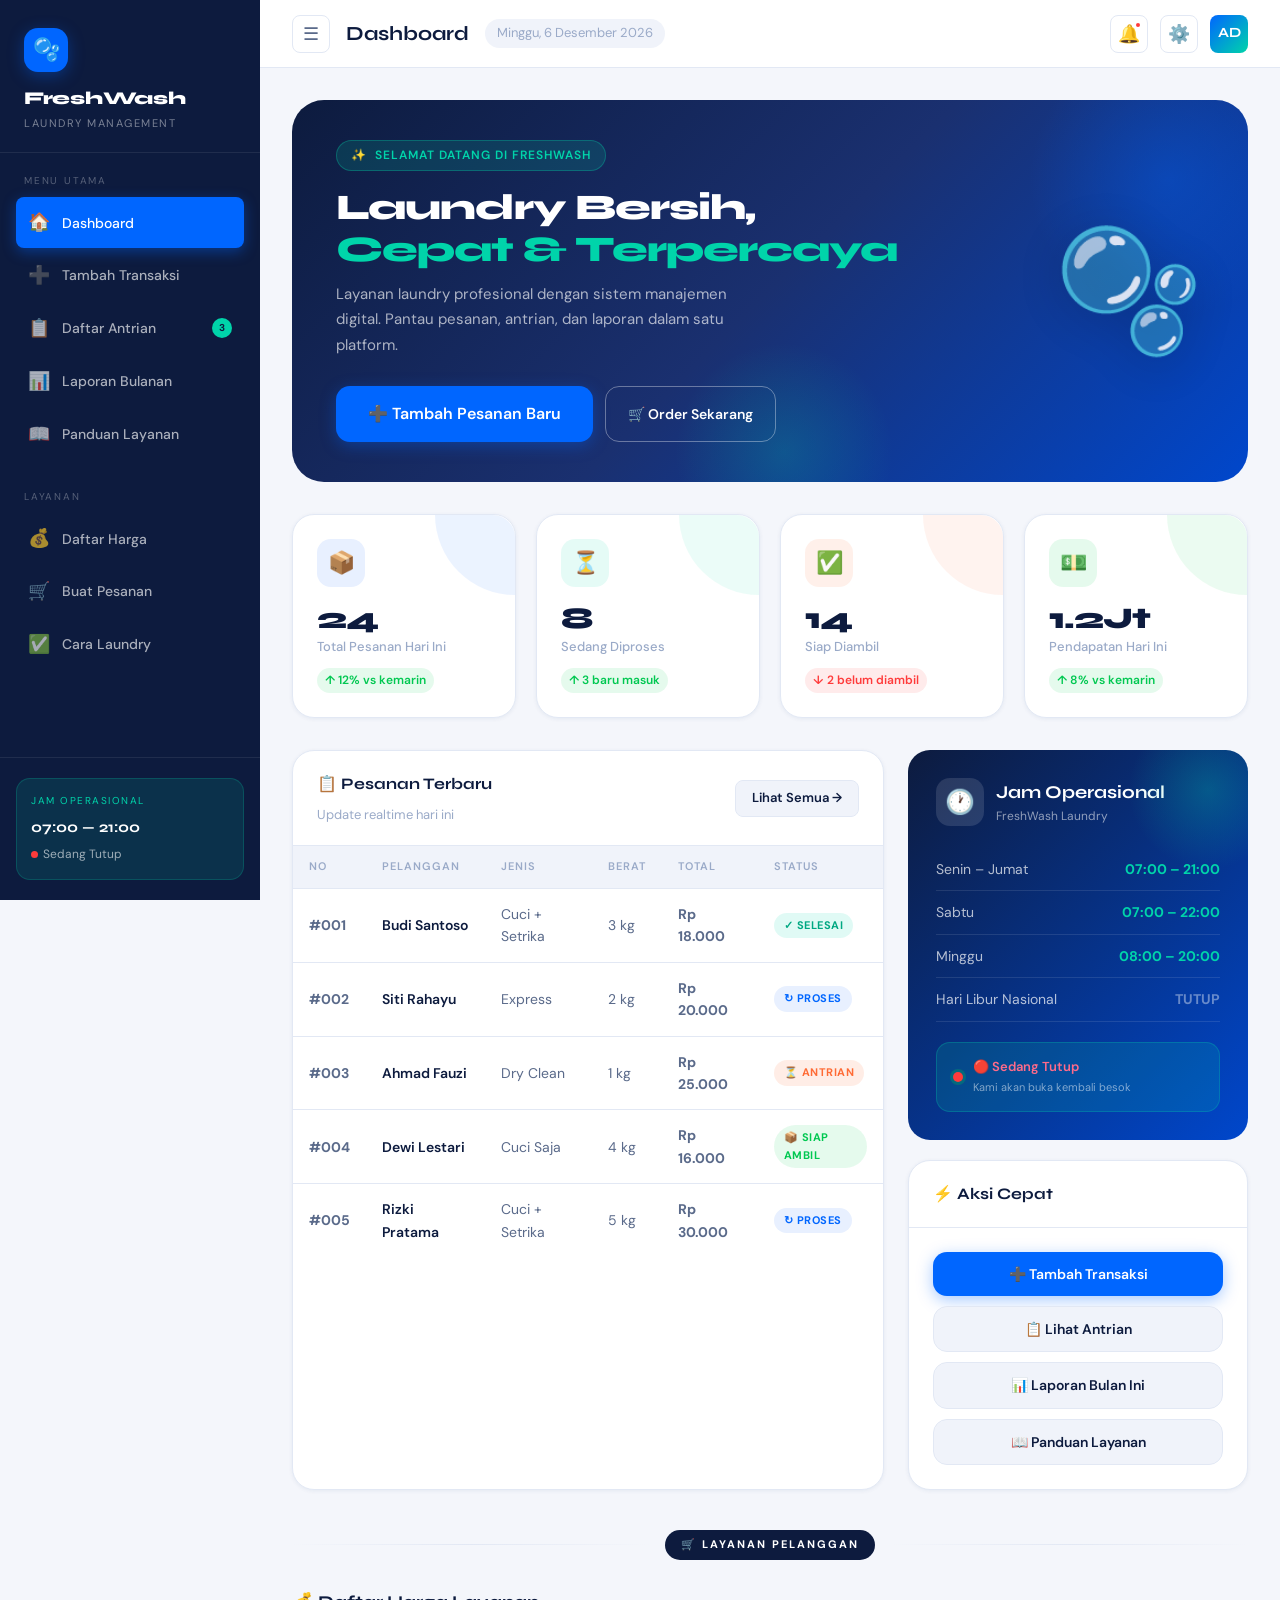
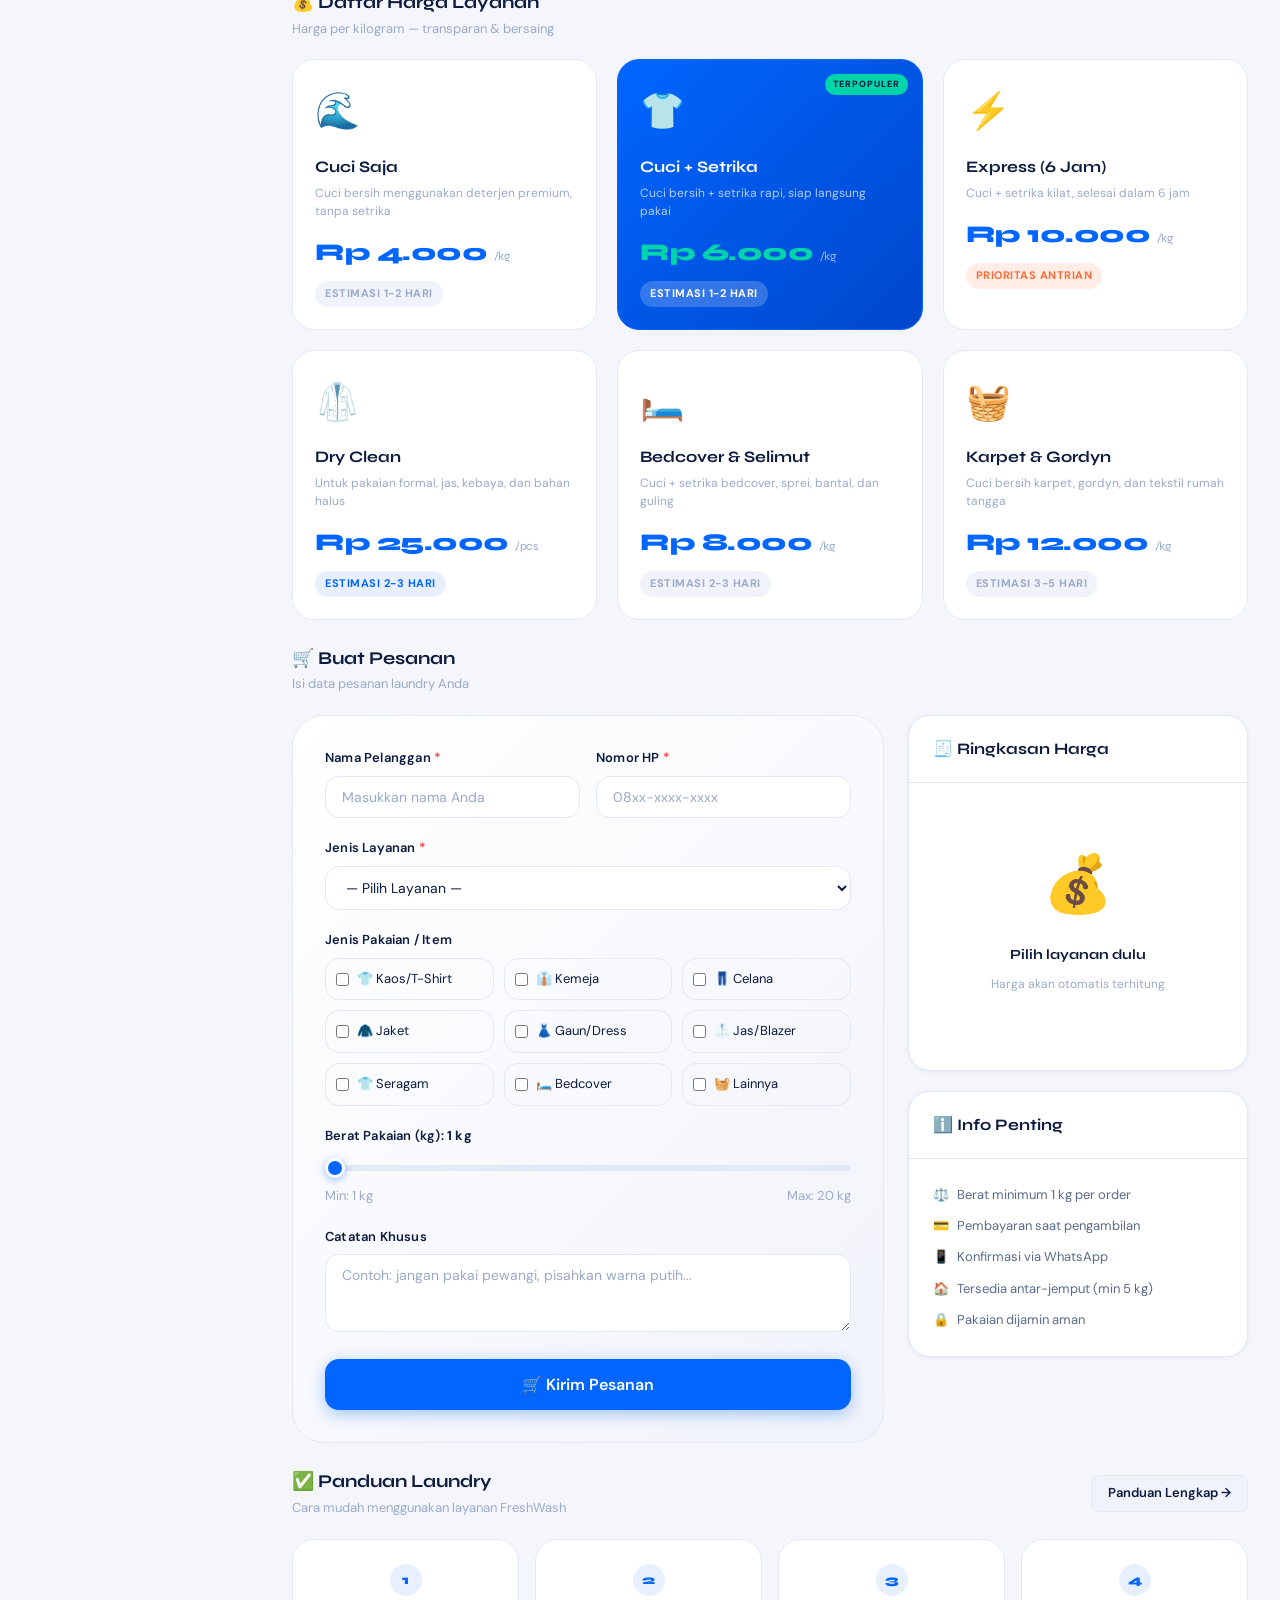
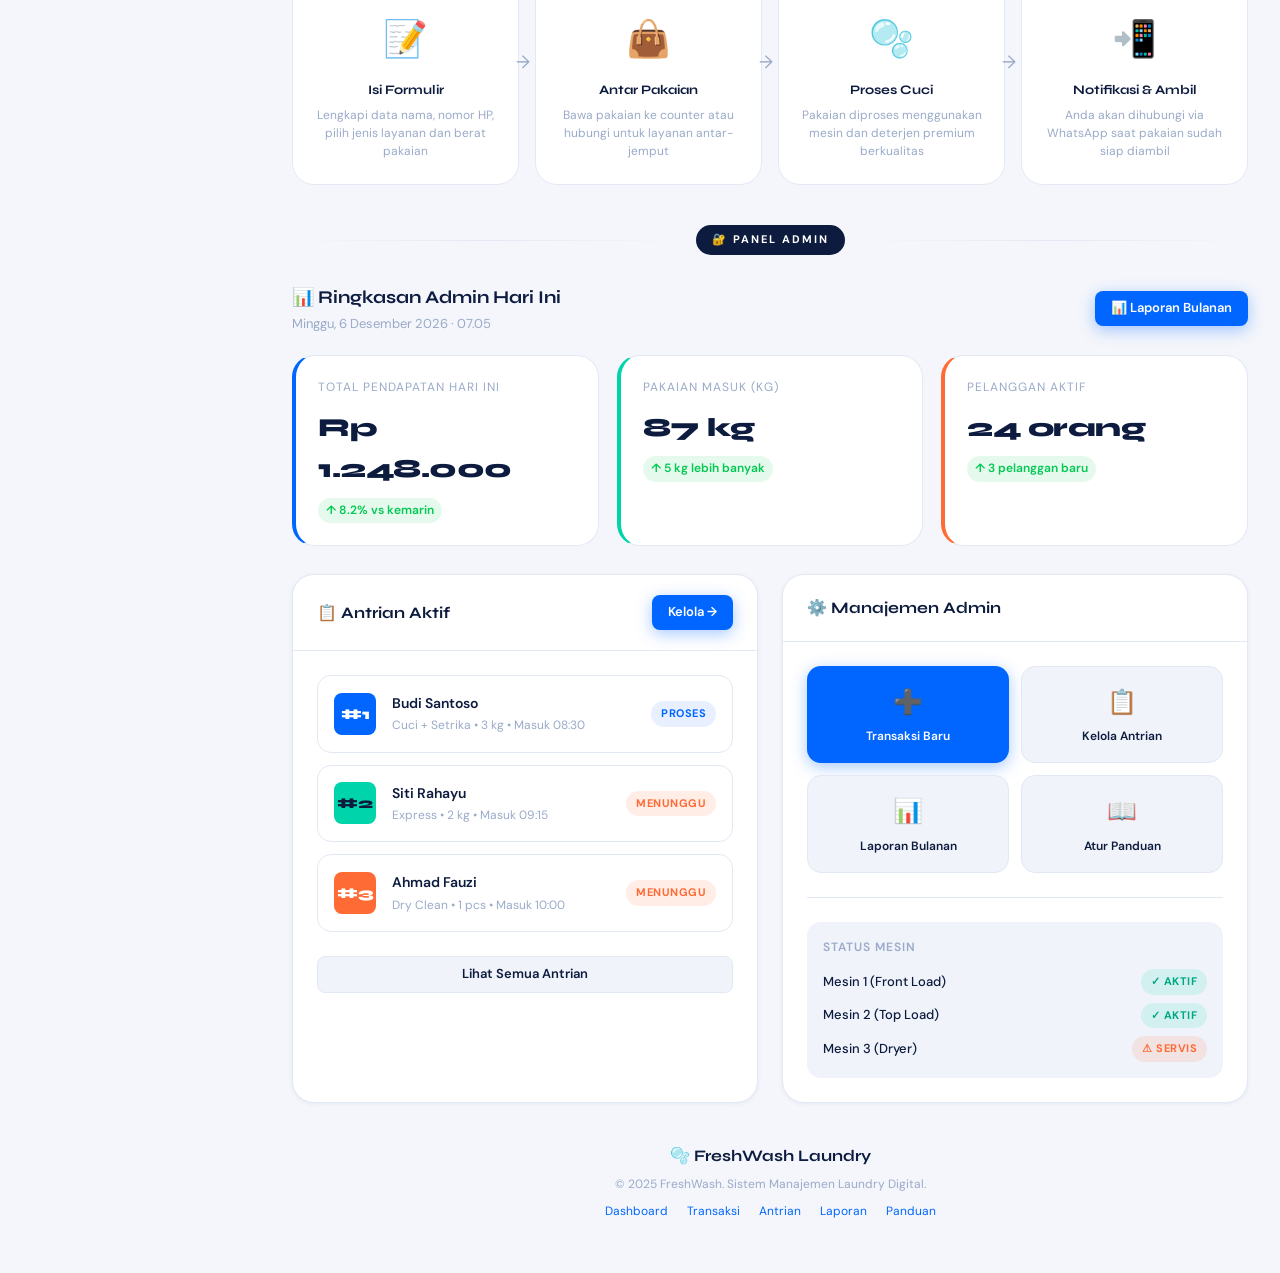
==== commit c59022e7: "update index" ====
--- a/index.html
+++ b/index.html
@@ -30,9 +30,9 @@
         <span class="nav-icon">➕</span>
         Tambah Transaksi
       </a>
-      <a href="daftar_antrean.html" class="nav-item">
+      <a href="daftar_antrian.html" class="nav-item">
         <span class="nav-icon">📋</span>
-        Daftar Antrean
+        Daftar Antrian
         <span class="nav-badge" id="nav-queue-count">3</span>
       </a>
       <a href="laporan_bulanan.html" class="nav-item">
@@ -112,7 +112,7 @@
           </h1>
           <p class="hero-desc">
             Layanan laundry profesional dengan sistem manajemen digital. 
-            Pantau pesanan, antrean, dan laporan dalam satu platform.
+            Pantau pesanan, antrian, dan laporan dalam satu platform.
           </p>
           <div class="hero-actions">
             <a href="tambah_transaksi.html" class="btn btn-primary btn-lg">
@@ -164,7 +164,7 @@
               <div class="card-title">📋 Pesanan Terbaru</div>
               <div class="text-muted mt-8">Update realtime hari ini</div>
             </div>
-            <a href="daftar_antrean.html" class="btn btn-ghost btn-sm">Lihat Semua →</a>
+            <a href="daftar_antrian.html" class="btn btn-ghost btn-sm">Lihat Semua →</a>
           </div>
           <div class="table-wrapper">
             <table>
@@ -269,8 +269,8 @@
               <a href="tambah_transaksi.html" class="btn btn-primary" style="width:100%; justify-content:center;">
                 ➕ Tambah Transaksi
               </a>
-              <a href="daftar_antrean.html" class="btn btn-ghost" style="width:100%; justify-content:center;">
-                📋 Lihat Antrean
+              <a href="daftar_antrian.html" class="btn btn-ghost" style="width:100%; justify-content:center;">
+                📋 Lihat Antrian
               </a>
               <a href="laporan_bulanan.html" class="btn btn-ghost" style="width:100%; justify-content:center;">
                 📊 Laporan Bulan Ini
@@ -570,8 +570,8 @@
       <div class="grid-2">
         <div class="card">
           <div class="card-header">
-            <div class="card-title">📋 Antrean Aktif</div>
-            <a href="daftar_antrean.html" class="btn btn-primary btn-sm">Kelola →</a>
+            <div class="card-title">📋 Antrian Aktif</div>
+            <a href="daftar_antrian.html" class="btn btn-primary btn-sm">Kelola →</a>
           </div>
           <div class="card-body">
             <div class="queue-item">
@@ -598,8 +598,8 @@
               </div>
               <span class="badge badge-orange">Menunggu</span>
             </div>
-            <a href="daftar_antrean.html" class="btn btn-ghost btn-sm" style="width:100%;justify-content:center;margin-top:12px;">
-              Lihat Semua Antrean
+            <a href="daftar_antrian.html" class="btn btn-ghost btn-sm" style="width:100%;justify-content:center;margin-top:12px;">
+              Lihat Semua Antrian
             </a>
           </div>
         </div>
@@ -615,9 +615,9 @@
                 <span style="font-size:24px;">➕</span>
                 <span style="font-size:12px;">Transaksi Baru</span>
               </a>
-              <a href="daftar_antrean.html" class="btn btn-ghost" style="width:100%;justify-content:center;flex-direction:column;gap:6px;padding:16px;height:auto;border-radius:var(--radius-md);">
+              <a href="daftar_antrian.html" class="btn btn-ghost" style="width:100%;justify-content:center;flex-direction:column;gap:6px;padding:16px;height:auto;border-radius:var(--radius-md);">
                 <span style="font-size:24px;">📋</span>
-                <span style="font-size:12px;">Kelola Antrean</span>
+                <span style="font-size:12px;">Kelola Antrian</span>
               </a>
               <a href="laporan_bulanan.html" class="btn btn-ghost" style="width:100%;justify-content:center;flex-direction:column;gap:6px;padding:16px;height:auto;border-radius:var(--radius-md);">
                 <span style="font-size:24px;">📊</span>
@@ -659,7 +659,7 @@
         <div class="mt-8">
           <a href="index.html" style="color:var(--primary); margin:0 8px;">Dashboard</a>
           <a href="tambah_transaksi.html" style="color:var(--primary); margin:0 8px;">Transaksi</a>
-          <a href="daftar_antrean.html" style="color:var(--primary); margin:0 8px;">Antrean</a>
+          <a href="daftar_antrian.html" style="color:var(--primary); margin:0 8px;">Antrian</a>
           <a href="laporan_bulanan.html" style="color:var(--primary); margin:0 8px;">Laporan</a>
           <a href="panduan_layanan.html" style="color:var(--primary); margin:0 8px;">Panduan</a>
         </div>
--- a/css/panduan.css
+++ b/css/panduan.css
@@ -0,0 +1,1366 @@
+/* =============================================
+   FRESH LAUNDRY — panduan.css
+   Aesthetic: Clean Modern with Bold Accents
+   ============================================= */
+
+@import url('https://fonts.googleapis.com/css2?family=Syne:wght@400;600;700;800&family=DM+Sans:ital,wght@0,300;0,400;0,500;0,600;1,400&display=swap');
+
+/* ─── CSS VARIABLES ─────────────────────────── */
+:root {
+  --primary: #0066FF;
+  --primary-dark: #0047CC;
+  --primary-light: #E8F0FF;
+  --accent: #00D4AA;
+  --accent-dark: #00A882;
+  --warning: #FF6B35;
+  --danger: #FF3B3B;
+  --success: #00C851;
+
+  --bg: #F4F6FB;
+  --surface: #FFFFFF;
+  --surface-2: #F0F3FA;
+  --border: #E2E8F4;
+  --border-dark: #C8D3E8;
+
+  --text-primary: #0D1B3E;
+  --text-secondary: #5A6A8A;
+  --text-muted: #9AAAC8;
+  --text-white: #FFFFFF;
+
+  --font-display: 'Syne', sans-serif;
+  --font-body: 'DM Sans', sans-serif;
+
+  --shadow-sm: 0 1px 4px rgba(0,50,120,0.07);
+  --shadow-md: 0 4px 20px rgba(0,50,120,0.10);
+  --shadow-lg: 0 12px 40px rgba(0,50,120,0.14);
+  --shadow-xl: 0 24px 64px rgba(0,50,120,0.18);
+
+  --radius-sm: 8px;
+  --radius-md: 14px;
+  --radius-lg: 22px;
+  --radius-xl: 32px;
+  --radius-full: 9999px;
+
+  --transition: 0.25s cubic-bezier(0.4, 0, 0.2, 1);
+  --sidebar-width: 260px;
+}
+
+/* ─── RESET & BASE ──────────────────────────── */
+*, *::before, *::after { box-sizing: border-box; margin: 0; padding: 0; }
+
+html { scroll-behavior: smooth; }
+
+body {
+  font-family: var(--font-body);
+  background: var(--bg);
+  color: var(--text-primary);
+  line-height: 1.6;
+  font-size: 15px;
+  min-height: 100vh;
+}
+
+a { text-decoration: none; color: inherit; }
+img { display: block; max-width: 100%; }
+button, input, select, textarea { font-family: inherit; }
+ul { list-style: none; }
+
+/* ─── SCROLLBAR ─────────────────────────────── */
+::-webkit-scrollbar { width: 6px; }
+::-webkit-scrollbar-track { background: var(--bg); }
+::-webkit-scrollbar-thumb { background: var(--border-dark); border-radius: 99px; }
+::-webkit-scrollbar-thumb:hover { background: var(--primary); }
+
+/* ─── LAYOUT WRAPPER ────────────────────────── */
+.layout {
+  display: flex;
+  min-height: 100vh;
+}
+
+/* ─── SIDEBAR ───────────────────────────────── */
+.sidebar {
+  width: var(--sidebar-width);
+  background: var(--text-primary);
+  position: fixed;
+  top: 0; left: 0;
+  height: 100vh;
+  overflow-y: auto;
+  z-index: 100;
+  display: flex;
+  flex-direction: column;
+  transition: transform var(--transition);
+}
+
+.sidebar-brand {
+  padding: 28px 24px 20px;
+  border-bottom: 1px solid rgba(255,255,255,0.08);
+}
+
+.brand-icon {
+  width: 44px; height: 44px;
+  background: var(--primary);
+  border-radius: var(--radius-md);
+  display: flex; align-items: center; justify-content: center;
+  font-size: 22px;
+  margin-bottom: 12px;
+  box-shadow: 0 4px 16px rgba(0,102,255,0.35);
+}
+
+.brand-name {
+  font-family: var(--font-display);
+  font-size: 18px;
+  font-weight: 800;
+  color: #fff;
+  letter-spacing: -0.3px;
+}
+
+.brand-sub {
+  font-size: 11px;
+  color: rgba(255,255,255,0.45);
+  text-transform: uppercase;
+  letter-spacing: 1.5px;
+  margin-top: 2px;
+}
+
+.nav-section {
+  padding: 20px 16px 8px;
+}
+
+.nav-label {
+  font-size: 10px;
+  text-transform: uppercase;
+  letter-spacing: 1.8px;
+  color: rgba(255,255,255,0.3);
+  padding: 0 8px;
+  margin-bottom: 8px;
+}
+
+.nav-item {
+  display: flex;
+  align-items: center;
+  gap: 12px;
+  padding: 11px 12px;
+  border-radius: var(--radius-sm);
+  color: rgba(255,255,255,0.65);
+  font-size: 14px;
+  font-weight: 500;
+  transition: all var(--transition);
+  margin-bottom: 2px;
+  cursor: pointer;
+}
+
+.nav-item:hover {
+  background: rgba(255,255,255,0.08);
+  color: #fff;
+}
+
+.nav-item.active {
+  background: var(--primary);
+  color: #fff;
+  box-shadow: 0 4px 14px rgba(0,102,255,0.4);
+}
+
+.nav-item .nav-icon {
+  font-size: 18px;
+  width: 22px;
+  text-align: center;
+  flex-shrink: 0;
+}
+
+.nav-badge {
+  margin-left: auto;
+  background: var(--accent);
+  color: var(--text-primary);
+  font-size: 10px;
+  font-weight: 700;
+  padding: 2px 7px;
+  border-radius: var(--radius-full);
+}
+
+.sidebar-footer {
+  margin-top: auto;
+  padding: 20px 16px;
+  border-top: 1px solid rgba(255,255,255,0.08);
+}
+
+.sidebar-hours {
+  background: rgba(0,212,170,0.12);
+  border: 1px solid rgba(0,212,170,0.2);
+  border-radius: var(--radius-md);
+  padding: 14px;
+}
+
+.hours-label {
+  font-size: 10px;
+  text-transform: uppercase;
+  letter-spacing: 1.5px;
+  color: var(--accent);
+  margin-bottom: 6px;
+}
+
+.hours-time {
+  font-family: var(--font-display);
+  font-size: 15px;
+  font-weight: 700;
+  color: #fff;
+}
+
+.hours-status {
+  display: inline-flex;
+  align-items: center;
+  gap: 5px;
+  margin-top: 6px;
+  font-size: 12px;
+  color: rgba(255,255,255,0.6);
+}
+
+.status-dot {
+  width: 7px; height: 7px;
+  border-radius: 50%;
+  background: var(--success);
+  animation: pulse-dot 2s infinite;
+}
+
+@keyframes pulse-dot {
+  0%, 100% { opacity: 1; transform: scale(1); }
+  50% { opacity: 0.5; transform: scale(0.8); }
+}
+
+/* ─── MAIN CONTENT ──────────────────────────── */
+.main-content {
+  margin-left: var(--sidebar-width);
+  flex: 1;
+  min-height: 100vh;
+  display: flex;
+  flex-direction: column;
+}
+
+/* ─── TOP BAR ───────────────────────────────── */
+.topbar {
+  background: var(--surface);
+  border-bottom: 1px solid var(--border);
+  padding: 0 32px;
+  height: 68px;
+  display: flex;
+  align-items: center;
+  justify-content: space-between;
+  position: sticky;
+  top: 0;
+  z-index: 50;
+  backdrop-filter: blur(12px);
+}
+
+.topbar-left {
+  display: flex;
+  align-items: center;
+  gap: 16px;
+}
+
+.topbar-title {
+  font-family: var(--font-display);
+  font-size: 20px;
+  font-weight: 700;
+  color: var(--text-primary);
+}
+
+.topbar-date {
+  font-size: 13px;
+  color: var(--text-muted);
+  padding: 4px 12px;
+  background: var(--surface-2);
+  border-radius: var(--radius-full);
+}
+
+.topbar-right {
+  display: flex;
+  align-items: center;
+  gap: 12px;
+}
+
+.topbar-btn {
+  width: 38px; height: 38px;
+  border-radius: var(--radius-sm);
+  border: 1px solid var(--border);
+  background: var(--surface);
+  display: flex; align-items: center; justify-content: center;
+  cursor: pointer;
+  font-size: 18px;
+  color: var(--text-secondary);
+  transition: all var(--transition);
+  position: relative;
+}
+
+.topbar-btn:hover {
+  background: var(--primary-light);
+  border-color: var(--primary);
+  color: var(--primary);
+}
+
+.notif-badge {
+  position: absolute;
+  top: 5px; right: 5px;
+  width: 8px; height: 8px;
+  background: var(--danger);
+  border-radius: 50%;
+  border: 2px solid var(--surface);
+}
+
+.avatar {
+  width: 38px; height: 38px;
+  border-radius: var(--radius-sm);
+  background: linear-gradient(135deg, var(--primary), var(--accent));
+  display: flex; align-items: center; justify-content: center;
+  color: #fff;
+  font-weight: 700;
+  font-size: 14px;
+  cursor: pointer;
+  font-family: var(--font-display);
+}
+
+/* ─── PAGE CONTENT ──────────────────────────── */
+.page-content {
+  padding: 32px;
+  flex: 1;
+}
+
+/* ─── HERO BANNER ───────────────────────────── */
+.hero-banner {
+  background: linear-gradient(135deg, var(--text-primary) 0%, #1A3070 50%, var(--primary-dark) 100%);
+  border-radius: var(--radius-xl);
+  padding: 40px 44px;
+  margin-bottom: 32px;
+  position: relative;
+  overflow: hidden;
+  display: flex;
+  align-items: center;
+  justify-content: space-between;
+  gap: 24px;
+}
+
+.hero-banner::before {
+  content: '';
+  position: absolute;
+  top: -60px; right: -60px;
+  width: 280px; height: 280px;
+  background: radial-gradient(circle, rgba(0,102,255,0.3) 0%, transparent 70%);
+  pointer-events: none;
+}
+
+.hero-banner::after {
+  content: '';
+  position: absolute;
+  bottom: -80px; left: 40%;
+  width: 220px; height: 220px;
+  background: radial-gradient(circle, rgba(0,212,170,0.2) 0%, transparent 70%);
+  pointer-events: none;
+}
+
+.hero-text {
+  position: relative; z-index: 2;
+}
+
+.hero-eyebrow {
+  display: inline-flex;
+  align-items: center;
+  gap: 8px;
+  background: rgba(0,212,170,0.15);
+  border: 1px solid rgba(0,212,170,0.3);
+  border-radius: var(--radius-full);
+  padding: 5px 14px;
+  font-size: 12px;
+  font-weight: 600;
+  color: var(--accent);
+  text-transform: uppercase;
+  letter-spacing: 1px;
+  margin-bottom: 16px;
+}
+
+.hero-title {
+  font-family: var(--font-display);
+  font-size: 36px;
+  font-weight: 800;
+  color: #fff;
+  line-height: 1.15;
+  letter-spacing: -1px;
+  margin-bottom: 12px;
+}
+
+.hero-title span {
+  color: var(--accent);
+}
+
+.hero-desc {
+  font-size: 15px;
+  color: rgba(255,255,255,0.65);
+  max-width: 420px;
+  line-height: 1.7;
+  margin-bottom: 28px;
+}
+
+.hero-actions {
+  display: flex;
+  gap: 12px;
+  flex-wrap: wrap;
+}
+
+.hero-visual {
+  position: relative; z-index: 2;
+  font-size: 120px;
+  line-height: 1;
+  opacity: 0.85;
+  filter: drop-shadow(0 8px 24px rgba(0,0,0,0.3));
+  flex-shrink: 0;
+}
+
+/* ─── BUTTONS ───────────────────────────────── */
+.btn {
+  display: inline-flex;
+  align-items: center;
+  gap: 8px;
+  padding: 11px 22px;
+  border-radius: var(--radius-md);
+  font-size: 14px;
+  font-weight: 600;
+  font-family: var(--font-body);
+  cursor: pointer;
+  border: none;
+  transition: all var(--transition);
+  white-space: nowrap;
+}
+
+.btn-primary {
+  background: var(--primary);
+  color: #fff;
+  box-shadow: 0 4px 16px rgba(0,102,255,0.35);
+}
+.btn-primary:hover {
+  background: var(--primary-dark);
+  transform: translateY(-2px);
+  box-shadow: 0 8px 24px rgba(0,102,255,0.45);
+}
+
+.btn-accent {
+  background: var(--accent);
+  color: var(--text-primary);
+  box-shadow: 0 4px 16px rgba(0,212,170,0.35);
+}
+.btn-accent:hover {
+  background: var(--accent-dark);
+  transform: translateY(-2px);
+}
+
+.btn-outline {
+  background: transparent;
+  color: #fff;
+  border: 1.5px solid rgba(255,255,255,0.35);
+}
+.btn-outline:hover {
+  background: rgba(255,255,255,0.1);
+  border-color: rgba(255,255,255,0.6);
+}
+
+.btn-ghost {
+  background: var(--surface-2);
+  color: var(--text-primary);
+  border: 1px solid var(--border);
+}
+.btn-ghost:hover {
+  background: var(--primary-light);
+  border-color: var(--primary);
+  color: var(--primary);
+}
+
+.btn-sm {
+  padding: 7px 16px;
+  font-size: 13px;
+  border-radius: var(--radius-sm);
+}
+
+.btn-lg {
+  padding: 15px 32px;
+  font-size: 16px;
+}
+
+.btn-danger {
+  background: var(--danger);
+  color: #fff;
+}
+.btn-danger:hover { background: #cc2222; }
+
+.btn-success {
+  background: var(--success);
+  color: #fff;
+}
+
+/* ─── STATS GRID ────────────────────────────── */
+.stats-grid {
+  display: grid;
+  grid-template-columns: repeat(4, 1fr);
+  gap: 20px;
+  margin-bottom: 32px;
+}
+
+.stat-card {
+  background: var(--surface);
+  border-radius: var(--radius-lg);
+  padding: 24px;
+  border: 1px solid var(--border);
+  box-shadow: var(--shadow-sm);
+  position: relative;
+  overflow: hidden;
+  transition: all var(--transition);
+}
+
+.stat-card:hover {
+  transform: translateY(-3px);
+  box-shadow: var(--shadow-md);
+  border-color: var(--primary);
+}
+
+.stat-card::before {
+  content: '';
+  position: absolute;
+  top: 0; right: 0;
+  width: 80px; height: 80px;
+  border-radius: 0 var(--radius-lg) 0 80px;
+  opacity: 0.08;
+}
+
+.stat-card:nth-child(1)::before { background: var(--primary); }
+.stat-card:nth-child(2)::before { background: var(--accent); }
+.stat-card:nth-child(3)::before { background: var(--warning); }
+.stat-card:nth-child(4)::before { background: var(--success); }
+
+.stat-icon {
+  width: 48px; height: 48px;
+  border-radius: var(--radius-md);
+  display: flex; align-items: center; justify-content: center;
+  font-size: 22px;
+  margin-bottom: 16px;
+}
+
+.stat-icon.blue { background: var(--primary-light); }
+.stat-icon.teal { background: rgba(0,212,170,0.1); }
+.stat-icon.orange { background: rgba(255,107,53,0.1); }
+.stat-icon.green { background: rgba(0,200,81,0.1); }
+
+.stat-value {
+  font-family: var(--font-display);
+  font-size: 30px;
+  font-weight: 800;
+  color: var(--text-primary);
+  letter-spacing: -1px;
+  line-height: 1;
+  margin-bottom: 4px;
+}
+
+.stat-label {
+  font-size: 13px;
+  color: var(--text-muted);
+  font-weight: 500;
+}
+
+.stat-trend {
+  display: inline-flex;
+  align-items: center;
+  gap: 4px;
+  font-size: 12px;
+  font-weight: 600;
+  margin-top: 10px;
+  padding: 3px 8px;
+  border-radius: var(--radius-full);
+}
+
+.stat-trend.up { background: rgba(0,200,81,0.1); color: var(--success); }
+.stat-trend.down { background: rgba(255,59,59,0.1); color: var(--danger); }
+
+/* ─── SECTION HEADER ────────────────────────── */
+.section-header {
+  display: flex;
+  align-items: center;
+  justify-content: space-between;
+  margin-bottom: 20px;
+}
+
+.section-title {
+  font-family: var(--font-display);
+  font-size: 18px;
+  font-weight: 700;
+  color: var(--text-primary);
+}
+
+.section-subtitle {
+  font-size: 13px;
+  color: var(--text-muted);
+  margin-top: 2px;
+}
+
+/* ─── GRID LAYOUTS ──────────────────────────── */
+.grid-2 { display: grid; grid-template-columns: 1fr 1fr; gap: 24px; }
+.grid-3 { display: grid; grid-template-columns: repeat(3, 1fr); gap: 20px; }
+.grid-main { display: grid; grid-template-columns: 1fr 340px; gap: 24px; }
+
+/* ─── CARD ──────────────────────────────────── */
+.card {
+  background: var(--surface);
+  border-radius: var(--radius-lg);
+  border: 1px solid var(--border);
+  box-shadow: var(--shadow-sm);
+  overflow: hidden;
+}
+
+.card-header {
+  padding: 20px 24px;
+  border-bottom: 1px solid var(--border);
+  display: flex;
+  align-items: center;
+  justify-content: space-between;
+}
+
+.card-body {
+  padding: 24px;
+}
+
+.card-title {
+  font-family: var(--font-display);
+  font-size: 16px;
+  font-weight: 700;
+}
+
+/* ─── TABLE ─────────────────────────────────── */
+.table-wrapper {
+  overflow-x: auto;
+}
+
+table {
+  width: 100%;
+  border-collapse: collapse;
+}
+
+thead th {
+  font-size: 11px;
+  text-transform: uppercase;
+  letter-spacing: 1px;
+  color: var(--text-muted);
+  font-weight: 600;
+  padding: 12px 16px;
+  text-align: left;
+  background: var(--surface-2);
+  border-bottom: 1px solid var(--border);
+}
+
+tbody td {
+  padding: 14px 16px;
+  font-size: 14px;
+  border-bottom: 1px solid var(--border);
+  color: var(--text-secondary);
+}
+
+tbody tr:hover td { background: var(--surface-2); }
+tbody tr:last-child td { border-bottom: none; }
+
+.td-name { color: var(--text-primary) !important; font-weight: 600; }
+
+/* ─── BADGE / STATUS ────────────────────────── */
+.badge {
+  display: inline-flex;
+  align-items: center;
+  gap: 5px;
+  padding: 4px 10px;
+  border-radius: var(--radius-full);
+  font-size: 11px;
+  font-weight: 700;
+  text-transform: uppercase;
+  letter-spacing: 0.5px;
+}
+
+.badge-blue { background: var(--primary-light); color: var(--primary); }
+.badge-teal { background: rgba(0,212,170,0.12); color: var(--accent-dark); }
+.badge-orange { background: rgba(255,107,53,0.12); color: var(--warning); }
+.badge-red { background: rgba(255,59,59,0.1); color: var(--danger); }
+.badge-green { background: rgba(0,200,81,0.1); color: var(--success); }
+.badge-gray { background: var(--surface-2); color: var(--text-muted); }
+
+/* ─── PRICE LIST CARD ───────────────────────── */
+.price-card {
+  background: var(--surface);
+  border-radius: var(--radius-lg);
+  border: 1px solid var(--border);
+  padding: 22px;
+  transition: all var(--transition);
+  cursor: pointer;
+  position: relative;
+  overflow: hidden;
+}
+
+.price-card:hover {
+  border-color: var(--primary);
+  transform: translateY(-3px);
+  box-shadow: var(--shadow-md);
+}
+
+.price-card.featured {
+  background: linear-gradient(135deg, var(--primary) 0%, var(--primary-dark) 100%);
+  border-color: var(--primary);
+  color: #fff;
+}
+
+.price-card-icon {
+  font-size: 36px;
+  margin-bottom: 14px;
+}
+
+.price-card-name {
+  font-family: var(--font-display);
+  font-size: 16px;
+  font-weight: 700;
+  margin-bottom: 4px;
+}
+
+.price-card-desc {
+  font-size: 12px;
+  color: var(--text-muted);
+  margin-bottom: 14px;
+  line-height: 1.5;
+}
+
+.price-card.featured .price-card-desc {
+  color: rgba(255,255,255,0.7);
+}
+
+.price-card-price {
+  font-family: var(--font-display);
+  font-size: 24px;
+  font-weight: 800;
+  color: var(--primary);
+  letter-spacing: -0.5px;
+}
+
+.price-card.featured .price-card-price {
+  color: var(--accent);
+}
+
+.price-card-unit {
+  font-size: 12px;
+  color: var(--text-muted);
+  font-weight: 400;
+}
+
+.price-card.featured .price-card-unit {
+  color: rgba(255,255,255,0.6);
+}
+
+.price-popular {
+  position: absolute;
+  top: 14px; right: 14px;
+  background: var(--accent);
+  color: var(--text-primary);
+  font-size: 9px;
+  font-weight: 800;
+  text-transform: uppercase;
+  letter-spacing: 1px;
+  padding: 3px 8px;
+  border-radius: var(--radius-full);
+}
+
+/* ─── ORDER FORM ────────────────────────────── */
+.form-group {
+  margin-bottom: 20px;
+}
+
+.form-label {
+  display: block;
+  font-size: 13px;
+  font-weight: 600;
+  color: var(--text-primary);
+  margin-bottom: 7px;
+  letter-spacing: 0.2px;
+}
+
+.form-label span {
+  color: var(--danger);
+}
+
+.form-control {
+  width: 100%;
+  padding: 11px 16px;
+  border: 1.5px solid var(--border);
+  border-radius: var(--radius-md);
+  font-size: 14px;
+  font-family: var(--font-body);
+  color: var(--text-primary);
+  background: var(--surface);
+  transition: all var(--transition);
+  outline: none;
+}
+
+.form-control:focus {
+  border-color: var(--primary);
+  box-shadow: 0 0 0 3px rgba(0,102,255,0.12);
+  background: #fff;
+}
+
+.form-control::placeholder { color: var(--text-muted); }
+
+select.form-control { cursor: pointer; }
+
+.form-row {
+  display: grid;
+  grid-template-columns: 1fr 1fr;
+  gap: 16px;
+}
+
+.form-hint {
+  font-size: 12px;
+  color: var(--text-muted);
+  margin-top: 5px;
+}
+
+.calc-result {
+  background: var(--primary-light);
+  border: 1.5px solid rgba(0,102,255,0.2);
+  border-radius: var(--radius-md);
+  padding: 16px;
+  margin-top: 16px;
+}
+
+.calc-label {
+  font-size: 12px;
+  color: var(--primary);
+  font-weight: 600;
+  margin-bottom: 4px;
+}
+
+.calc-price {
+  font-family: var(--font-display);
+  font-size: 28px;
+  font-weight: 800;
+  color: var(--primary);
+  letter-spacing: -0.5px;
+}
+
+/* ─── INFO HOURS ────────────────────────────── */
+.hours-card {
+  background: linear-gradient(135deg, #0D1B3E 0%, #0047CC 100%);
+  border-radius: var(--radius-lg);
+  padding: 28px;
+  color: #fff;
+  position: relative;
+  overflow: hidden;
+}
+
+.hours-card::before {
+  content: '';
+  position: absolute;
+  top: -40px; right: -40px;
+  width: 160px; height: 160px;
+  background: radial-gradient(circle, rgba(0,212,170,0.25) 0%, transparent 70%);
+}
+
+.hours-header {
+  display: flex;
+  align-items: center;
+  gap: 12px;
+  margin-bottom: 22px;
+}
+
+.hours-icon {
+  width: 48px; height: 48px;
+  background: rgba(255,255,255,0.12);
+  border-radius: var(--radius-md);
+  display: flex; align-items: center; justify-content: center;
+  font-size: 24px;
+}
+
+.hours-title {
+  font-family: var(--font-display);
+  font-size: 18px;
+  font-weight: 700;
+}
+
+.hours-row {
+  display: flex;
+  justify-content: space-between;
+  align-items: center;
+  padding: 10px 0;
+  border-bottom: 1px solid rgba(255,255,255,0.1);
+}
+
+.hours-row:last-of-type { border-bottom: none; }
+
+.hours-day { font-size: 14px; color: rgba(255,255,255,0.7); }
+
+.hours-time-val {
+  font-weight: 700;
+  font-size: 14px;
+}
+
+.hours-time-val.open { color: var(--accent); }
+.hours-time-val.closed { color: rgba(255,255,255,0.4); }
+
+.current-status {
+  margin-top: 20px;
+  background: rgba(0,212,170,0.15);
+  border: 1px solid rgba(0,212,170,0.25);
+  border-radius: var(--radius-md);
+  padding: 14px 16px;
+  display: flex;
+  align-items: center;
+  gap: 10px;
+}
+
+.status-indicator {
+  width: 10px; height: 10px;
+  background: var(--success);
+  border-radius: 50%;
+  flex-shrink: 0;
+  box-shadow: 0 0 0 3px rgba(0,200,81,0.25);
+  animation: pulse-dot 2s infinite;
+}
+
+.status-text {
+  font-size: 13px;
+  font-weight: 600;
+  color: var(--accent);
+}
+
+/* ─── ANTRIAN / QUEUE ───────────────────────── */
+.queue-item {
+  display: flex;
+  align-items: center;
+  gap: 16px;
+  padding: 16px;
+  border-radius: var(--radius-md);
+  border: 1px solid var(--border);
+  background: var(--surface);
+  margin-bottom: 12px;
+  transition: all var(--transition);
+}
+
+.queue-item:hover {
+  border-color: var(--primary);
+  box-shadow: var(--shadow-sm);
+}
+
+.queue-number {
+  width: 42px; height: 42px;
+  background: var(--primary);
+  border-radius: var(--radius-sm);
+  display: flex; align-items: center; justify-content: center;
+  font-family: var(--font-display);
+  font-size: 15px;
+  font-weight: 800;
+  color: #fff;
+  flex-shrink: 0;
+}
+
+.queue-info { flex: 1; }
+.queue-name { font-weight: 600; color: var(--text-primary); font-size: 14px; }
+.queue-detail { font-size: 12px; color: var(--text-muted); margin-top: 2px; }
+
+.queue-actions { display: flex; gap: 8px; }
+
+/* ─── ADMIN PANEL SEPARATOR ─────────────────── */
+.panel-separator {
+  display: flex;
+  align-items: center;
+  gap: 16px;
+  margin: 40px 0 28px;
+}
+
+.panel-separator-line {
+  flex: 1;
+  height: 1px;
+  background: linear-gradient(90deg, transparent, var(--border), transparent);
+}
+
+.panel-separator-badge {
+  background: var(--text-primary);
+  color: #fff;
+  font-size: 11px;
+  font-weight: 700;
+  text-transform: uppercase;
+  letter-spacing: 2px;
+  padding: 6px 16px;
+  border-radius: var(--radius-full);
+  display: flex;
+  align-items: center;
+  gap: 8px;
+}
+
+/* ─── ADMIN METRICS ─────────────────────────── */
+.admin-metrics {
+  display: grid;
+  grid-template-columns: repeat(3, 1fr);
+  gap: 18px;
+  margin-bottom: 28px;
+}
+
+.metric-card {
+  background: var(--surface);
+  border-radius: var(--radius-lg);
+  padding: 22px;
+  border: 1px solid var(--border);
+  border-left: 4px solid var(--primary);
+}
+
+.metric-card:nth-child(2) { border-left-color: var(--accent); }
+.metric-card:nth-child(3) { border-left-color: var(--warning); }
+
+.metric-title {
+  font-size: 12px;
+  text-transform: uppercase;
+  letter-spacing: 1px;
+  color: var(--text-muted);
+  margin-bottom: 10px;
+}
+
+.metric-value {
+  font-family: var(--font-display);
+  font-size: 26px;
+  font-weight: 800;
+  color: var(--text-primary);
+  letter-spacing: -0.5px;
+}
+
+/* ─── GUIDE STEPS ───────────────────────────── */
+.guide-steps {
+  display: grid;
+  grid-template-columns: repeat(4, 1fr);
+  gap: 16px;
+}
+
+.guide-step {
+  text-align: center;
+  padding: 24px 16px;
+  border-radius: var(--radius-lg);
+  background: var(--surface);
+  border: 1px solid var(--border);
+  position: relative;
+  transition: all var(--transition);
+}
+
+.guide-step:hover {
+  border-color: var(--primary);
+  transform: translateY(-4px);
+  box-shadow: var(--shadow-md);
+}
+
+.guide-step:not(:last-child)::after {
+  content: '→';
+  position: absolute;
+  right: -12px;
+  top: 50%;
+  transform: translateY(-50%);
+  color: var(--text-muted);
+  font-size: 18px;
+  z-index: 1;
+}
+
+.step-number {
+  width: 32px; height: 32px;
+  background: var(--primary-light);
+  color: var(--primary);
+  border-radius: 50%;
+  display: flex; align-items: center; justify-content: center;
+  font-size: 13px;
+  font-weight: 800;
+  margin: 0 auto 14px;
+  font-family: var(--font-display);
+}
+
+.step-icon { font-size: 36px; margin-bottom: 12px; }
+
+.step-title {
+  font-family: var(--font-display);
+  font-size: 13px;
+  font-weight: 700;
+  margin-bottom: 6px;
+}
+
+.step-desc {
+  font-size: 12px;
+  color: var(--text-muted);
+  line-height: 1.5;
+}
+
+/* ─── CUSTOMER ORDER PANEL ──────────────────── */
+.customer-panel {
+  background: linear-gradient(135deg, var(--surface) 0%, var(--surface-2) 100%);
+  border-radius: var(--radius-xl);
+  border: 1px solid var(--border);
+  padding: 32px;
+}
+
+/* ─── INPUT RANGE / WEIGHT ──────────────────── */
+input[type="range"] {
+  -webkit-appearance: none;
+  appearance: none;
+  width: 100%;
+  height: 6px;
+  background: var(--border);
+  border-radius: 99px;
+  outline: none;
+}
+
+input[type="range"]::-webkit-slider-thumb {
+  -webkit-appearance: none;
+  appearance: none;
+  width: 20px; height: 20px;
+  border-radius: 50%;
+  background: var(--primary);
+  cursor: pointer;
+  box-shadow: 0 2px 8px rgba(0,102,255,0.4);
+  border: 3px solid #fff;
+}
+
+/* ─── TOAST NOTIFICATION ────────────────────── */
+.toast {
+  position: fixed;
+  bottom: 28px; right: 28px;
+  background: var(--text-primary);
+  color: #fff;
+  padding: 14px 20px;
+  border-radius: var(--radius-md);
+  box-shadow: var(--shadow-xl);
+  font-size: 14px;
+  font-weight: 500;
+  display: flex;
+  align-items: center;
+  gap: 10px;
+  z-index: 9999;
+  animation: slideInToast 0.4s cubic-bezier(0.4,0,0.2,1);
+  max-width: 340px;
+}
+
+@keyframes slideInToast {
+  from { opacity: 0; transform: translateX(100%); }
+  to { opacity: 1; transform: translateX(0); }
+}
+
+.toast.success { background: var(--success); }
+.toast.error { background: var(--danger); }
+.toast.warning { background: var(--warning); }
+
+/* ─── MODAL ─────────────────────────────────── */
+.modal-overlay {
+  position: fixed;
+  inset: 0;
+  background: rgba(13,27,62,0.55);
+  backdrop-filter: blur(4px);
+  z-index: 500;
+  display: flex;
+  align-items: center;
+  justify-content: center;
+  animation: fadeIn 0.2s ease;
+}
+
+@keyframes fadeIn { from { opacity: 0; } to { opacity: 1; } }
+
+.modal {
+  background: var(--surface);
+  border-radius: var(--radius-xl);
+  padding: 32px;
+  width: 90%;
+  max-width: 480px;
+  box-shadow: var(--shadow-xl);
+  animation: slideUp 0.3s cubic-bezier(0.4,0,0.2,1);
+}
+
+@keyframes slideUp {
+  from { opacity: 0; transform: translateY(30px); }
+  to { opacity: 1; transform: translateY(0); }
+}
+
+.modal-header {
+  display: flex;
+  align-items: center;
+  justify-content: space-between;
+  margin-bottom: 24px;
+}
+
+.modal-title {
+  font-family: var(--font-display);
+  font-size: 20px;
+  font-weight: 800;
+}
+
+.modal-close {
+  width: 32px; height: 32px;
+  border-radius: var(--radius-sm);
+  border: 1px solid var(--border);
+  background: var(--surface-2);
+  cursor: pointer;
+  display: flex; align-items: center; justify-content: center;
+  font-size: 18px;
+  color: var(--text-muted);
+  transition: all var(--transition);
+}
+
+.modal-close:hover { background: var(--danger); color: #fff; border-color: var(--danger); }
+
+/* ─── LOADING SKELETON ──────────────────────── */
+.skeleton {
+  background: linear-gradient(90deg, var(--surface-2) 25%, var(--border) 50%, var(--surface-2) 75%);
+  background-size: 200% 100%;
+  animation: shimmer 1.5s infinite;
+  border-radius: var(--radius-sm);
+}
+
+@keyframes shimmer {
+  0% { background-position: 200% 0; }
+  100% { background-position: -200% 0; }
+}
+
+/* ─── DIVIDER ───────────────────────────────── */
+.divider {
+  height: 1px;
+  background: var(--border);
+  margin: 24px 0;
+}
+
+/* ─── TABS ──────────────────────────────────── */
+.tabs {
+  display: flex;
+  gap: 4px;
+  background: var(--surface-2);
+  padding: 5px;
+  border-radius: var(--radius-md);
+  width: fit-content;
+  margin-bottom: 24px;
+}
+
+.tab-item {
+  padding: 8px 18px;
+  border-radius: var(--radius-sm);
+  font-size: 13px;
+  font-weight: 600;
+  color: var(--text-muted);
+  cursor: pointer;
+  transition: all var(--transition);
+}
+
+.tab-item.active {
+  background: var(--surface);
+  color: var(--primary);
+  box-shadow: var(--shadow-sm);
+}
+
+.tab-item:hover:not(.active) {
+  color: var(--text-primary);
+}
+
+/* ─── ANIMATIONS ────────────────────────────── */
+.fade-in {
+  animation: fadeInUp 0.5s ease both;
+}
+
+@keyframes fadeInUp {
+  from { opacity: 0; transform: translateY(20px); }
+  to { opacity: 1; transform: translateY(0); }
+}
+
+.stagger-1 { animation-delay: 0.05s; }
+.stagger-2 { animation-delay: 0.1s; }
+.stagger-3 { animation-delay: 0.15s; }
+.stagger-4 { animation-delay: 0.2s; }
+
+/* ─── PAGE HEADERS ──────────────────────────── */
+.page-header {
+  margin-bottom: 28px;
+}
+
+.page-header-title {
+  font-family: var(--font-display);
+  font-size: 26px;
+  font-weight: 800;
+  color: var(--text-primary);
+  letter-spacing: -0.5px;
+}
+
+.page-header-sub {
+  font-size: 14px;
+  color: var(--text-muted);
+  margin-top: 4px;
+}
+
+.breadcrumb {
+  display: flex;
+  align-items: center;
+  gap: 8px;
+  font-size: 13px;
+  color: var(--text-muted);
+  margin-bottom: 8px;
+}
+
+.breadcrumb a:hover { color: var(--primary); }
+.breadcrumb-sep { font-size: 10px; }
+
+/* ─── EMPTY STATE ───────────────────────────── */
+.empty-state {
+  text-align: center;
+  padding: 56px 24px;
+}
+
+.empty-icon { font-size: 56px; margin-bottom: 16px; }
+
+.empty-title {
+  font-family: var(--font-display);
+  font-size: 18px;
+  font-weight: 700;
+  margin-bottom: 8px;
+}
+
+.empty-desc {
+  font-size: 14px;
+  color: var(--text-muted);
+  max-width: 320px;
+  margin: 0 auto 20px;
+}
+
+/* ─── RESPONSIVE ────────────────────────────── */
+@media (max-width: 1200px) {
+  .stats-grid { grid-template-columns: repeat(2, 1fr); }
+  .guide-steps { grid-template-columns: repeat(2, 1fr); }
+  .guide-step:not(:last-child)::after { display: none; }
+}
+
+@media (max-width: 992px) {
+  :root { --sidebar-width: 0px; }
+  .sidebar { transform: translateX(-260px); }
+  .sidebar.open { transform: translateX(0); width: 260px; }
+  .main-content { margin-left: 0; }
+  .grid-main { grid-template-columns: 1fr; }
+  .grid-2 { grid-template-columns: 1fr; }
+  .hero-title { font-size: 26px; }
+  .hero-visual { display: none; }
+  .page-content { padding: 20px; }
+  .topbar { padding: 0 20px; }
+  .admin-metrics { grid-template-columns: 1fr; }
+}
+
+@media (max-width: 640px) {
+  .stats-grid { grid-template-columns: 1fr; }
+  .grid-3 { grid-template-columns: 1fr; }
+  .form-row { grid-template-columns: 1fr; }
+  .hero-actions { flex-direction: column; }
+  .btn { width: 100%; justify-content: center; }
+  .hero-banner { padding: 28px 24px; }
+}
+
+/* ─── UTILITY ───────────────────────────────── */
+.flex { display: flex; }
+.flex-center { display: flex; align-items: center; justify-content: center; }
+.flex-between { display: flex; align-items: center; justify-content: space-between; }
+.gap-8 { gap: 8px; }
+.gap-12 { gap: 12px; }
+.gap-16 { gap: 16px; }
+.mt-8 { margin-top: 8px; }
+.mt-16 { margin-top: 16px; }
+.mt-24 { margin-top: 24px; }
+.mb-16 { margin-bottom: 16px; }
+.mb-24 { margin-bottom: 24px; }
+.text-center { text-align: center; }
+.text-muted { color: var(--text-muted); font-size: 13px; }
+.fw-600 { font-weight: 600; }
+.fw-700 { font-weight: 700; }
+.font-display { font-family: var(--font-display); }
